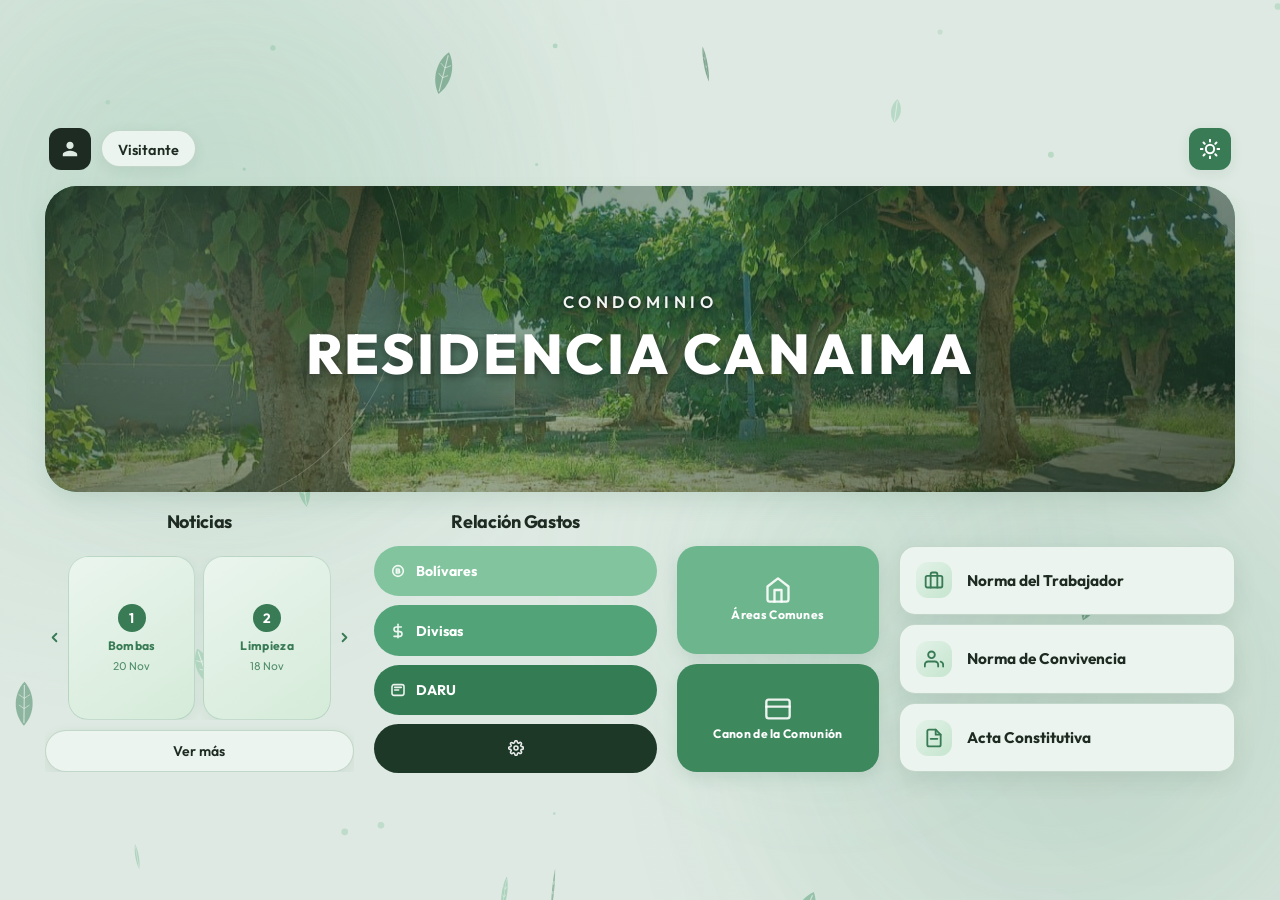
==== index.html @ 2481f877 "colores en los fondos y detalles menores actualizados" ====
<!DOCTYPE html>
<html lang="es">
<head>
    <meta charset="UTF-8">
    <meta name="viewport" content="width=device-width, initial-scale=1.0">
    <title>Condominio Residencia Canaima</title>
    <!-- Preload Carousel Images (Iniciando por la primera para la animación de entrada) -->
    <link rel="preload" as="image" href="imagenes/photo_2026-11-18_16-37-37.jpg">
    <link rel="preload" as="image" href="imagenes/photo_2026-11-18_16-37-37%20(2).jpg">
    <link rel="preload" as="image" href="imagenes/photo_2026-11-18_16-37-37%20(3).jpg">
    <!-- Google Fonts -->
    <link rel="preconnect" href="https://fonts.googleapis.com">
    <link rel="preconnect" href="https://fonts.gstatic.com" crossorigin>
    <link href="https://fonts.googleapis.com/css2?family=Outfit:wght@400;500;600;700;800&family=Plus+Jakarta+Sans:wght@400;500;600;700&display=swap" rel="stylesheet">
    <link rel="stylesheet" href="style.css">
</head>
<body class="intro-active">
    <!-- Animación de Entrada Pantalla Completa ("Encaje Perfecto") -->
    <div class="intro-overlay" id="introOverlay" aria-hidden="true">
        <div class="intro-backdrop" id="introBackdrop">
            <!-- Carrusel de fondo en animación de aparición (Empieza con la primera imagen precargada) -->
            <div class="intro-carousel" id="introCarousel">
                <div class="intro-carousel-slide" id="introCarouselSlide" style="background-image: url('imagenes/photo_2026-11-18_16-37-37.jpg');"></div>
                <div class="intro-carousel-overlay"></div>
            </div>
            <div class="intro-bg-shapes">
                <div class="intro-circle intro-circle-1"></div>
                <div class="intro-circle intro-circle-2"></div>
                <div class="intro-light-glow"></div>
            </div>
        </div>
        <div class="intro-content" id="introContent">
            <span class="intro-eyebrow">Condominio</span>
            <h1 class="intro-title">RESIDENCIA CANAIMA</h1>
            <div class="intro-shimmer-bar"></div>
        </div>
    </div>

    <!-- Fondo Dinámico Natural (Atmósfera y Brisa de Canaima) -->
    <div class="nature-bg-layer" aria-hidden="true">
        <div class="nature-ambient-orb orb-1"></div>
        <div class="nature-ambient-orb orb-2"></div>
        <div class="nature-ambient-orb orb-3"></div>
        <canvas id="natureCanvas" class="nature-canvas"></canvas>
    </div>

    <div class="app-container">
        <!-- Top Navigation Bar: Visitante a la izquierda, Modo Nocturno en la esquina derecha -->
        <header class="top-nav">
            <div class="nav-left">
                <!-- User Profile Button & Badge -->
                <button class="icon-btn dark-btn" id="userBtn" aria-label="Usuario" title="Perfil de usuario">
                    <svg viewBox="0 0 24 24" width="18" height="18" fill="currentColor">
                        <path d="M12 12c2.7 0 4.8-2.1 4.8-4.8S14.7 2.4 12 2.4 7.2 4.5 7.2 7.2 9.3 12 12 12zm0 2.4c-3.2 0-9.6 1.6-9.6 4.8v2.4h19.2v-2.4c0-3.2-6.4-4.8-9.6-4.8z"/>
                    </svg>
                </button>
                <div class="user-pill-badge" id="userBadge">
                    <span class="user-pill-name" id="userNameLabel">Visitante</span>
                </div>
            </div>

            <!-- Right Corner: Botón de Modo Nocturno / Diurno -->
            <div class="nav-right">
                <button class="icon-btn pink-btn theme-toggle-btn" id="themeToggleBtn" aria-label="Cambiar tema" title="Modo diurno / nocturno">
                    <!-- Sun / Rays Icon -->
                    <svg class="sun-icon" viewBox="0 0 24 24" width="20" height="20" fill="none" stroke="currentColor" stroke-width="2.4" stroke-linecap="round" stroke-linejoin="round">
                        <circle cx="12" cy="12" r="5"></circle>
                        <line x1="12" y1="1" x2="12" y2="3"></line>
                        <line x1="12" y1="21" x2="12" y2="23"></line>
                        <line x1="4.22" y1="4.22" x2="5.64" y2="5.64"></line>
                        <line x1="18.36" y1="18.36" x2="19.78" y2="19.78"></line>
                        <line x1="1" y1="12" x2="3" y2="12"></line>
                        <line x1="21" y1="12" x2="23" y2="12"></line>
                        <line x1="4.22" y1="19.78" x2="5.64" y2="18.36"></line>
                        <line x1="18.36" y1="5.64" x2="19.78" y2="4.22"></line>
                    </svg>
                    <!-- Moon Icon -->
                    <svg class="moon-icon" viewBox="0 0 24 24" width="20" height="20" fill="none" stroke="currentColor" stroke-width="2.4" stroke-linecap="round" stroke-linejoin="round">
                        <path d="M21 12.79A9 9 0 1 1 11.21 3 7 7 0 0 0 21 12.79z"></path>
                    </svg>
                </button>
            </div>
        </header>

        <!-- Main Hero Banner Section: Condominio RESIDENCIA CANAIMA (Tal como en el boceto) -->
        <section class="hero-wrapper">
            <div class="hero-card hero-card-centered" id="heroCard">
                <!-- Carrusel de Imágenes de Fondo (Ciclo de 3 segundos con fallback a fondo verde) -->
                <div class="hero-carousel" id="heroCarousel" aria-hidden="true">
                    <div class="hero-carousel-slide active" data-index="0" style="background-image: url('imagenes/photo_2026-11-18_16-37-37.jpg');"></div>
                    <div class="hero-carousel-slide" data-index="1" style="background-image: url('imagenes/photo_2026-11-18_16-37-37%20(2).jpg');"></div>
                    <div class="hero-carousel-slide" data-index="2" style="background-image: url('imagenes/photo_2026-11-18_16-37-37%20(3).jpg');"></div>
                    <div class="hero-carousel-overlay"></div>
                </div>

                <!-- Background Decorative Circles -->
                <div class="hero-bg-shapes">
                    <div class="circle-decoration circle-1"></div>
                    <div class="circle-decoration circle-2"></div>
                </div>

                <!-- Central Content: Condominio RESIDENCIA CANAIMA -->
                <div class="hero-center-content">
                    <span class="hero-eyebrow">Condominio</span>
                    <h1 class="hero-main-title">RESIDENCIA CANAIMA</h1>
                </div>
            </div>
        </section>

        <!-- Bottom Grid Section (4 Columns) -->
        <main class="bottom-grid">
            <!-- 1. NOTICIAS (Carrusel con botones < y >) -->
            <section class="grid-col anime-scene-col">
                <div class="section-header">
                    <h2 class="section-title">Noticias</h2>
                </div>

                <!-- Carrusel de Noticias con botones laterales tal como en el boceto -->
                <div class="noticias-carousel-wrapper">
                    <button class="noticias-nav-btn prev-btn" id="noticiasPrevBtn" aria-label="Noticia anterior">
                        <svg viewBox="0 0 24 24" width="15" height="15" fill="none" stroke="currentColor" stroke-width="3" stroke-linecap="round" stroke-linejoin="round">
                            <polyline points="15 18 9 12 15 6"></polyline>
                        </svg>
                    </button>

                    <div class="noticias-viewport">
                        <div class="noticias-track" id="noticiasTrack">
                            <!-- Cards de noticias inyectadas/manejadas dinámicamente -->
                        </div>
                    </div>

                    <button class="noticias-nav-btn next-btn" id="noticiasNextBtn" aria-label="Siguiente noticia">
                        <svg viewBox="0 0 24 24" width="15" height="15" fill="none" stroke="currentColor" stroke-width="3" stroke-linecap="round" stroke-linejoin="round">
                            <polyline points="9 18 15 12 9 6"></polyline>
                        </svg>
                    </button>
                </div>

                <button class="view-more-btn" id="viewMoreBtn">Ver más</button>
            </section>

            <!-- 2. RELACIÓN GASTOS -->
            <section class="grid-col recent-search-col">
                <div class="section-header">
                    <h2 class="section-title">Relación Gastos</h2>
                </div>

                <div class="search-tags-list">
                    <!-- Bolívares -->
                    <a href="Consulta de mes/consultadelmes.html?tipo=bolivares" class="search-tag tag-pink-light">
                        <svg class="search-icon" viewBox="0 0 24 24" width="16" height="16" fill="none" stroke="currentColor" stroke-width="2.4" stroke-linecap="round">
                            <circle cx="12" cy="12" r="8"></circle>
                            <path d="M9.5 9h3a1.5 1.5 0 0 1 0 3h-3m0 0h3.5a1.5 1.5 0 0 1 0 3h-3.5m0-6v6"></path>
                        </svg>
                        <span>Bolívares</span>
                    </a>

                    <!-- Divisas -->
                    <a href="Consulta de mes/consultadelmes.html?tipo=divisas" class="search-tag tag-pink-medium">
                        <svg class="search-icon" viewBox="0 0 24 24" width="16" height="16" fill="none" stroke="currentColor" stroke-width="2.4" stroke-linecap="round">
                            <line x1="12" y1="2" x2="12" y2="22"></line>
                            <path d="M17 6H9.5a3.5 3.5 0 0 0 0 7h5a3.5 3.5 0 0 1 0 7H6"></path>
                        </svg>
                        <span>Divisas</span>
                    </a>

                    <!-- DARU -->
                    <a href="Consulta de mes/consultadelmes.html?tipo=daru" class="search-tag tag-pink-deep">
                        <svg class="search-icon" viewBox="0 0 24 24" width="16" height="16" fill="none" stroke="currentColor" stroke-width="2.4" stroke-linecap="round">
                            <rect x="3" y="4" width="18" height="16" rx="3"></rect>
                            <line x1="7" y1="8" x2="17" y2="8"></line>
                            <line x1="7" y1="12" x2="13" y2="12"></line>
                        </svg>
                        <span>DARU</span>
                    </a>

                    <!-- Botón Ajustable -->
                    <button class="search-tag tag-dark" id="btnAjustable" aria-label="Ajustes">
                        <svg class="search-icon" viewBox="0 0 24 24" width="16" height="16" fill="none" stroke="currentColor" stroke-width="2.4" stroke-linecap="round" stroke-linejoin="round">
                            <circle cx="12" cy="12" r="3"></circle>
                            <path d="M19.4 15a1.65 1.65 0 0 0 .33 1.82l.06.06a2 2 0 0 1 0 2.83 2 2 0 0 1-2.83 0l-.06-.06a1.65 1.65 0 0 0-1.82-.33 1.65 1.65 0 0 0-1 1.51V21a2 2 0 0 1-2 2 2 2 0 0 1-2-2v-.09A1.65 1.65 0 0 0 9 19.4a1.65 1.65 0 0 0-1.82.33l-.06.06a2 2 0 0 1-2.83 0 2 2 0 0 1 0-2.83l.06-.06a1.65 1.65 0 0 0 .33-1.82 1.65 1.65 0 0 0-1.51-1H3a2 2 0 0 1-2-2 2 2 0 0 1 2-2h.09A1.65 1.65 0 0 0 4.6 9a1.65 1.65 0 0 0-.33-1.82l-.06-.06a2 2 0 0 1 0-2.83 2 2 0 0 1 2.83 0l.06.06a1.65 1.65 0 0 0 1.82.33H9a1.65 1.65 0 0 0 1-1.51V3a2 2 0 0 1 2-2 2 2 0 0 1 2 2v.09a1.65 1.65 0 0 0 1 1.51 1.65 1.65 0 0 0 1.82-.33l.06-.06a2 2 0 0 1 2.83 0 2 2 0 0 1 0 2.83l-.06.06a1.65 1.65 0 0 0-.33 1.82V9a1.65 1.65 0 0 0 1.51 1H21a2 2 0 0 1 2 2 2 2 0 0 1-2 2h-.09a1.65 1.65 0 0 0-1.51 1z"></path>
                        </svg>
                    </button>
                </div>
            </section>

            <!-- 3. ÁREAS COMUNES Y CANON DE LA COMUNIÓN -->
            <section class="grid-col stickers-col">
                <!-- Card 1: Áreas Comunes -->
                <div class="sticker-card sticker-top" id="cardAreasComunes">
                    <div class="sticker-placeholder">
                        <svg viewBox="0 0 24 24" width="28" height="28" fill="none" stroke="rgba(255,255,255,0.9)" stroke-width="2" stroke-linecap="round" stroke-linejoin="round">
                            <path d="M3 9l9-7 9 7v11a2 2 0 0 1-2 2H5a2 2 0 0 1-2-2z"></path>
                            <polyline points="9 22 9 12 15 12 15 22"></polyline>
                        </svg>
                        <span class="sticker-label">Áreas Comunes</span>
                    </div>
                </div>

                <!-- Card 2: Canon de la Comunión -->
                <div class="sticker-card sticker-bottom" id="cardCanonComunion">
                    <div class="sticker-placeholder">
                        <svg viewBox="0 0 24 24" width="28" height="28" fill="none" stroke="rgba(255,255,255,0.9)" stroke-width="2" stroke-linecap="round" stroke-linejoin="round">
                            <rect x="2" y="4" width="20" height="16" rx="2"></rect>
                            <line x1="2" y1="10" x2="22" y2="10"></line>
                        </svg>
                        <span class="sticker-label">Canon de la Comunión</span>
                    </div>
                </div>
            </section>

            <!-- 4. NORMAS Y ACTA CONSTITUTIVA -->
            <section class="grid-col characters-col">
                <!-- Card 1: Norma del Trabajador -->
                <article class="character-card" id="btnNormasTrabajadores">
                    <div class="char-thumb placeholder-thumb">
                        <svg viewBox="0 0 24 24" width="20" height="20" fill="none" stroke="currentColor" stroke-width="2.2" stroke-linecap="round" stroke-linejoin="round">
                            <rect x="2" y="7" width="20" height="14" rx="2" ry="2"></rect>
                            <path d="M16 21V5a2 2 0 0 0-2-2h-4a2 2 0 0 0-2 2v16"></path>
                        </svg>
                    </div>
                    <div class="char-info">
                        <h3 class="char-name">Norma del Trabajador</h3>
                    </div>
                </article>

                <!-- Card 2: Norma de Convivencia -->
                <article class="character-card" id="btnNormasConvivencia">
                    <div class="char-thumb placeholder-thumb">
                        <svg viewBox="0 0 24 24" width="20" height="20" fill="none" stroke="currentColor" stroke-width="2.2" stroke-linecap="round" stroke-linejoin="round">
                            <path d="M17 21v-2a4 4 0 0 0-4-4H5a4 4 0 0 0-4 4v2"></path>
                            <circle cx="9" cy="7" r="4"></circle>
                            <path d="M23 21v-2a4 4 0 0 0-3-3.87"></path>
                        </svg>
                    </div>
                    <div class="char-info">
                        <h3 class="char-name">Norma de Convivencia</h3>
                    </div>
                </article>

                <!-- Card 3: Acta Constitutiva -->
                <a href="https://drive.google.com/drive/folders/1717KtFkWloFKUajHKLgeZjQhRU7keg05" target="_blank" rel="noopener noreferrer" class="character-card doc-link-card" id="btnActaConstitutiva">
                    <div class="char-thumb placeholder-thumb">
                        <svg viewBox="0 0 24 24" width="20" height="20" fill="none" stroke="currentColor" stroke-width="2.2" stroke-linecap="round" stroke-linejoin="round">
                            <path d="M14 2H6a2 2 0 0 0-2 2v16a2 2 0 0 0 2 2h12a2 2 0 0 0 2-2V8z"></path>
                            <polyline points="14 2 14 8 20 8"></polyline>
                            <line x1="16" y1="13" x2="8" y2="13"></line>
                        </svg>
                    </div>
                    <div class="char-info">
                        <h3 class="char-name">Acta Constitutiva</h3>
                    </div>
                </a>
            </section>
        </main>
    </div>

    <!-- Interactive Modal -->
    <div class="modal-overlay" id="infoModal">
        <div class="modal-card">
            <button class="modal-close-btn" id="modalCloseBtn" aria-label="Cerrar modal">
                <svg viewBox="0 0 24 24" width="18" height="18" fill="none" stroke="currentColor" stroke-width="2.6" stroke-linecap="round">
                    <line x1="18" y1="6" x2="6" y2="18"></line>
                    <line x1="6" y1="6" x2="18" y2="18"></line>
                </svg>
            </button>
            <div class="modal-header">
                <div class="modal-icon-badge" id="modalIcon"></div>
                <h3 class="modal-title" id="modalTitle">Título</h3>
            </div>
            <div class="modal-body" id="modalBody"></div>
            <div class="modal-footer">
                <button class="pill-btn solid-pink-btn" id="modalActionBtn">Entendido</button>
            </div>
        </div>
    </div>

    <!-- Notification Toast -->
    <div class="toast" id="toastMessage"></div>

    <script src="script.js"></script>
</body>
</html>
---- style.css ----
/* ==========================================================================
   Condominio Residencia Canaima - Design System (Green Theme)
   Exact scale, typography, positions & aesthetics of the original template
   ========================================================================== */

:root {
    /* Color Palette - Fresh Modern Emerald & Sage Green */
    --bg-page: #dde9e2;
    --hero-primary: #387b55;
    --hero-gradient: linear-gradient(110deg, #2d6b47 0%, #387b55 50%, #4d9a6e 100%);
    --arrow-green: #33734e;
    
    /* Search Tag / Pill Colors (4-step harmonious green progression) */
    --tag-green-1: #82c49e;
    --tag-green-2: #52a377;
    --tag-green-3: #347d54;
    --tag-dark: #1e3828;

    /* Sticker / Action Card Colors */
    --sticker-top: #6db68d;
    --sticker-bottom: #3e885d;
    --close-btn-bg: #1c3325;

    /* Text & Neutral Colors */
    --text-primary: #1d2b22;
    --text-secondary: #5f7466;
    --text-light: #ffffff;
    --border-dark: #1d2b22;
    --card-white: #ebf4ee;
    --card-border: rgba(45, 107, 71, 0.22);

    /* Radii & Shadows */
    --radius-pill: 9999px;
    --radius-hero: 32px;
    --radius-card: 20px;
    --radius-subcard: 16px;
    --shadow-soft: 0 10px 25px -4px rgba(45, 107, 71, 0.15);
    --shadow-card: 0 8px 22px rgba(35, 80, 55, 0.10);
    --shadow-btn: 0 4px 14px rgba(35, 80, 55, 0.08);

    /* Typography */
    --font-heading: 'Outfit', -apple-system, BlinkMacSystemFont, 'Segoe UI', Roboto, sans-serif;
    --font-body: 'Plus Jakarta Sans', -apple-system, BlinkMacSystemFont, 'Segoe UI', Roboto, sans-serif;
}

/* Dark Mode Theme */
body.dark-theme {
    --bg-page: #131a15;
    --text-primary: #edf6f0;
    --text-secondary: #90a898;
    --card-white: #1b251e;
    --card-border: rgba(255, 255, 255, 0.08);
    --border-dark: #edf6f0;
    
    --hero-gradient: linear-gradient(110deg, #1c442c 0%, #255b3b 50%, #2f734b 100%);
    --shadow-soft: 0 12px 30px -4px rgba(0, 0, 0, 0.5);
    --shadow-card: 0 8px 22px rgba(0, 0, 0, 0.4);
}

/* Base Reset */
* {
    margin: 0;
    padding: 0;
    box-sizing: border-box;
    -webkit-font-smoothing: antialiased;
}

body {
    background-color: var(--bg-page);
    color: var(--text-primary);
    font-family: var(--font-body);
    min-height: 100vh;
    display: flex;
    justify-content: center;
    align-items: center;
    padding: clamp(16px, 2.8vh, 32px) clamp(16px, 3.5vw, 48px);
    position: relative;
    overflow-x: hidden;
    transition: background-color 0.3s ease, color 0.3s ease;
}

/* Ambient glow */
body::before {
    content: '';
    position: fixed;
    top: 0;
    left: 0;
    right: 0;
    bottom: 0;
    background: 
        radial-gradient(circle at 10% 20%, rgba(82, 163, 119, 0.09) 0%, transparent 40%),
        radial-gradient(circle at 90% 80%, rgba(56, 123, 85, 0.07) 0%, transparent 40%);
    pointer-events: none;
    z-index: 0;
}

/* ==========================================================================
   Fondo Dinámico Natural (Atmósfera y Brisa de Canaima)
   ========================================================================== */
.nature-bg-layer {
    position: fixed;
    top: 0;
    left: 0;
    width: 100%;
    height: 100%;
    pointer-events: none;
    z-index: 0;
    overflow: hidden;
}

.nature-canvas {
    position: absolute;
    top: 0;
    left: 0;
    width: 100%;
    height: 100%;
    display: block;
    pointer-events: none;
}

/* Orbes de luz y bruma natural orgánica */
.nature-ambient-orb {
    position: absolute;
    border-radius: 50%;
    filter: blur(80px);
    pointer-events: none;
    opacity: 0.65;
    will-change: transform;
    transition: opacity 0.5s ease;
}

.orb-1 {
    width: 55vw;
    height: 55vw;
    max-width: 650px;
    max-height: 650px;
    top: -12%;
    left: -8%;
    background: radial-gradient(circle, rgba(130, 196, 158, 0.30) 0%, rgba(82, 163, 119, 0.14) 45%, transparent 70%);
    animation: ambientFloat1 22s ease-in-out infinite alternate;
}

.orb-2 {
    width: 60vw;
    height: 60vw;
    max-width: 700px;
    max-height: 700px;
    bottom: -15%;
    right: -10%;
    background: radial-gradient(circle, rgba(56, 123, 85, 0.22) 0%, rgba(82, 163, 119, 0.10) 50%, transparent 70%);
    animation: ambientFloat2 26s ease-in-out infinite alternate;
}

.orb-3 {
    width: 45vw;
    height: 45vw;
    max-width: 500px;
    max-height: 500px;
    top: 35%;
    left: 45%;
    background: radial-gradient(circle, rgba(168, 222, 189, 0.20) 0%, transparent 65%);
    animation: ambientFloat3 18s ease-in-out infinite alternate;
}

/* Ajustes Nocturnos para la atmósfera natural */
body.dark-theme .nature-ambient-orb {
    opacity: 0.75;
}

body.dark-theme .orb-1 {
    background: radial-gradient(circle, rgba(45, 107, 71, 0.35) 0%, rgba(28, 68, 44, 0.16) 45%, transparent 70%);
}

body.dark-theme .orb-2 {
    background: radial-gradient(circle, rgba(52, 125, 84, 0.28) 0%, rgba(20, 50, 32, 0.14) 50%, transparent 70%);
}

body.dark-theme .orb-3 {
    background: radial-gradient(circle, rgba(70, 150, 105, 0.22) 0%, transparent 65%);
}

@keyframes ambientFloat1 {
    0% { transform: translate(0, 0) scale(1); }
    50% { transform: translate(5vw, 6vh) scale(1.12); }
    100% { transform: translate(-3vw, 10vh) scale(0.96); }
}

@keyframes ambientFloat2 {
    0% { transform: translate(0, 0) scale(1); }
    50% { transform: translate(-6vw, -5vh) scale(1.14); }
    100% { transform: translate(3vw, -8vh) scale(0.94); }
}

@keyframes ambientFloat3 {
    0% { transform: translate(0, 0) scale(0.92); }
    50% { transform: translate(4vw, 3vh) scale(1.15); }
    100% { transform: translate(-4vw, -4vh) scale(1); }
}

/* ==========================================================================
   Animación de Entrada Pantalla Completa ("Encaje Perfecto")
   ========================================================================== */
body.intro-active {
    overflow: hidden !important;
}

body.intro-active .hero-center-content {
    opacity: 0 !important;
}

body.intro-active .hero-eyebrow,
body.intro-active .hero-main-title {
    animation: none !important;
}

/* Ocultar títulos, botones y tarjetas interactivas mientras se ejecuta la animación de entrada */
body.intro-active .section-title,
body.intro-active .nav-left .icon-btn,
body.intro-active .user-pill-badge,
body.intro-active .nav-right .icon-btn,
body.intro-active .noticias-nav-btn,
body.intro-active .scene-card,
body.intro-active .view-more-btn,
body.intro-active .search-tag,
body.intro-active .sticker-card,
body.intro-active .character-card {
    opacity: 0 !important;
    animation: none !important;
}

.intro-overlay {
    position: fixed;
    inset: 0;
    z-index: 9999;
    display: flex;
    flex-direction: column;
    align-items: center;
    justify-content: center;
    pointer-events: auto;
}

.intro-backdrop {
    position: absolute;
    inset: 0;
    background: radial-gradient(circle at 50% 45%, #2e6e49 0%, #1e4a31 55%, #102619 100%);
    transition: opacity 0.85s cubic-bezier(0.16, 1, 0.3, 1);
    z-index: 1;
    overflow: hidden;
}

body.dark-theme .intro-backdrop {
    background: radial-gradient(circle at 50% 45%, #1b422a 0%, #11291b 55%, #08140c 100%);
}

/* Carrusel de Fondo en la Intro (con fallback instantáneo al fondo verde) */
.intro-carousel {
    position: absolute;
    inset: 0;
    z-index: 0;
    pointer-events: none;
    overflow: hidden;
}

.intro-carousel-slide {
    position: absolute;
    inset: 0;
    background-size: cover;
    background-position: center;
    background-repeat: no-repeat;
    opacity: 0;
    transition: opacity 0.8s ease;
}

.intro-carousel-slide.is-loaded {
    opacity: 1;
}

.intro-carousel-overlay {
    position: absolute;
    inset: 0;
    background: radial-gradient(circle at 50% 45%, rgba(22, 58, 38, 0.58) 0%, rgba(12, 30, 20, 0.82) 100%);
    pointer-events: none;
}

body.dark-theme .intro-carousel-overlay {
    background: radial-gradient(circle at 50% 45%, rgba(12, 32, 21, 0.72) 0%, rgba(6, 16, 11, 0.92) 100%);
}

.intro-bg-shapes {
    position: absolute;
    inset: 0;
    pointer-events: none;
}

.intro-circle {
    position: absolute;
    border-radius: 50%;
    border: 1.5px solid rgba(255, 255, 255, 0.14);
}

.intro-circle-1 {
    width: min(85vw, 650px);
    height: min(85vw, 650px);
    top: 50%;
    left: 50%;
    transform: translate(-50%, -50%);
    background: radial-gradient(circle, rgba(255, 255, 255, 0.08) 0%, transparent 65%);
    animation: introCirclePulse 4s ease-in-out infinite alternate;
}

.intro-circle-2 {
    width: min(120vw, 920px);
    height: min(120vw, 920px);
    top: 50%;
    left: 50%;
    transform: translate(-50%, -50%);
    border: 1px solid rgba(255, 255, 255, 0.07);
}

.intro-light-glow {
    position: absolute;
    width: min(60vw, 450px);
    height: min(60vw, 450px);
    top: 50%;
    left: 50%;
    transform: translate(-50%, -50%);
    background: radial-gradient(circle, rgba(130, 215, 165, 0.22) 0%, transparent 70%);
    filter: blur(40px);
    animation: introGlowPulse 3s ease-in-out infinite alternate;
}

@keyframes introCirclePulse {
    0% { transform: translate(-50%, -50%) scale(0.95); opacity: 0.6; }
    100% { transform: translate(-50%, -50%) scale(1.05); opacity: 1; }
}

@keyframes introGlowPulse {
    0% { transform: translate(-50%, -50%) scale(0.85); opacity: 0.5; }
    100% { transform: translate(-50%, -50%) scale(1.15); opacity: 0.9; }
}

.intro-content {
    position: relative;
    z-index: 2;
    display: flex;
    flex-direction: column;
    align-items: center;
    gap: clamp(8px, 1.2vh, 12px);
    text-align: center;
    transform-origin: center center;
    will-change: transform, opacity;
    padding: 0 16px;
    max-width: min(calc(100vw - 48px), 1400px);
}

.intro-eyebrow {
    font-family: var(--font-heading);
    font-size: clamp(15px, 1.3vw, 19px);
    font-weight: 600;
    text-transform: uppercase;
    color: rgba(255, 255, 255, 0.88);
    letter-spacing: clamp(3px, 0.35vw, 5px);
    animation: introEyebrowAppear 0.9s cubic-bezier(0.16, 1, 0.3, 1) 0.15s backwards;
}

.intro-title {
    font-family: var(--font-heading);
    font-size: clamp(38px, 4.5vw, 56px);
    font-weight: 800;
    color: var(--text-light);
    text-transform: uppercase;
    letter-spacing: clamp(1.8px, 0.22vw, 3.2px);
    line-height: 1.15;
    text-shadow: 0 0 35px rgba(130, 215, 165, 0.45), 0 4px 20px rgba(0, 0, 0, 0.25);
    animation: introTitleAppear 1.1s cubic-bezier(0.16, 1, 0.3, 1) 0.25s backwards;
}

.intro-shimmer-bar {
    width: 0;
    height: 2px;
    background: linear-gradient(90deg, transparent, rgba(168, 230, 195, 0.95), transparent);
    border-radius: 2px;
    animation: introShimmerExpand 1.1s cubic-bezier(0.16, 1, 0.3, 1) 0.45s forwards;
}

@keyframes introEyebrowAppear {
    0% {
        opacity: 0;
        transform: translateY(-24px);
        letter-spacing: 12px;
    }
    100% {
        opacity: 0.9;
        transform: translateY(0);
        letter-spacing: clamp(4px, 0.45vw, 6px);
    }
}

@keyframes introTitleAppear {
    0% {
        opacity: 0;
        transform: translateY(32px) scale(0.92);
        filter: blur(8px);
    }
    65% {
        opacity: 1;
        filter: blur(0px);
        transform: translateY(-3px) scale(1.02);
    }
    100% {
        opacity: 1;
        transform: translateY(0) scale(1);
    }
}

@keyframes introShimmerExpand {
    0% { width: 0; opacity: 0; }
    50% { width: clamp(140px, 22vw, 240px); opacity: 1; }
    100% { width: clamp(90px, 15vw, 160px); opacity: 0.75; }
}

/* Estado de encaje (Docking) */
.intro-overlay.docking .intro-backdrop {
    opacity: 0;
    pointer-events: none;
}

.intro-overlay.docking .intro-shimmer-bar {
    opacity: 0;
    transition: opacity 0.35s ease;
}

.intro-overlay.docking .intro-content {
    transition: transform 0.85s cubic-bezier(0.2, 0.9, 0.25, 1);
}

.intro-overlay.finished {
    display: none !important;
}

/* Main Container: Compacto y centrado elegantemente */
.app-container {
    width: 100%;
    max-width: min(94vw, 1440px);
    margin: auto;
    position: relative;
    z-index: 1;
    display: flex;
    flex-direction: column;
    gap: clamp(12px, 1.8vh, 20px);
}

/* ==========================================================================
   1. Top Navigation Bar (Visitante a la izquierda, Modo nocturno en la esquina)
   ========================================================================== */
.top-nav {
    display: flex;
    align-items: center;
    justify-content: space-between;
    padding: 0 4px;
    width: 100%;
}

/* Left: User Icon & Visitante Badge */
.nav-left {
    display: flex;
    align-items: center;
    gap: 10px;
}

.icon-btn {
    width: 42px;
    height: 42px;
    border-radius: 12px;
    border: none;
    cursor: pointer;
    display: flex;
    align-items: center;
    justify-content: center;
    transition: transform 0.2s cubic-bezier(0.34, 1.56, 0.64, 1), opacity 0.2s;
}

.icon-btn:hover {
    transform: scale(1.06);
}

.icon-btn:active {
    transform: scale(0.95);
}

.dark-btn {
    background-color: var(--text-primary);
    color: var(--bg-page);
}

.pink-btn {
    background-color: var(--hero-primary);
    color: var(--text-light);
}

.user-pill-badge {
    background: var(--card-white);
    border: 1.5px solid var(--card-border);
    padding: 7px 16px;
    border-radius: var(--radius-pill);
    box-shadow: var(--shadow-btn);
    cursor: pointer;
    transition: transform 0.2s ease, border-color 0.2s;
}

.user-pill-badge:hover {
    transform: translateY(-1px);
    border-color: var(--hero-primary);
}

.user-pill-name {
    font-family: var(--font-heading);
    font-size: 14.5px;
    font-weight: 600;
    color: var(--text-primary);
}

/* Right Corner: Theme Toggle Button */
.nav-right {
    display: flex;
    align-items: center;
}

.theme-toggle-btn {
    box-shadow: var(--shadow-btn);
}

.moon-icon {
    display: none;
}

body.dark-theme .sun-icon {
    display: none;
}

body.dark-theme .moon-icon {
    display: block;
    color: #e3f5eb;
}

/* ==========================================================================
   2. Main Hero Banner Section: Residencia Canaima (Estático)
   ========================================================================== */
.hero-wrapper {
    position: relative;
    width: 100%;
}

/* Hero Main Card - Ocupa más espacio vertical en pantalla según el boceto */
.hero-card {
    width: 100%;
    min-height: clamp(275px, 34vh, 395px);
    background: var(--hero-gradient);
    border-radius: var(--radius-hero);
    position: relative;
    overflow: hidden;
    display: flex;
    align-items: center;
    justify-content: center;
    padding: clamp(38px, 4.8vh, 60px) 24px;
    box-shadow: var(--shadow-soft);
    text-align: center;
}

/* ==========================================================================
   Hero Image Carousel (Ciclo 3s, precarga y fallback automático a fondo verde)
   ========================================================================== */
.hero-carousel {
    position: absolute;
    inset: 0;
    z-index: 1;
    overflow: hidden;
    pointer-events: none;
    border-radius: inherit;
}

.hero-carousel-slide {
    position: absolute;
    inset: 0;
    background-size: cover;
    background-position: center;
    background-repeat: no-repeat;
    opacity: 0;
    transform: scale(1);
    transition: opacity 1s cubic-bezier(0.4, 0, 0.2, 1), transform 5s ease-out;
    will-change: opacity, transform;
}

/* Solo se vuelve visible si es la activa Y completó su carga con éxito.
   Si aún no ha terminado de cargar, permanece con opacity: 0 mostrando el fondo verde */
.hero-carousel-slide.active.is-loaded {
    opacity: 1;
    transform: scale(1.03);
}

/* Capa de armonización verde y alto contraste para legibilidad perfecta del título */
.hero-carousel-overlay {
    position: absolute;
    inset: 0;
    z-index: 2;
    background: linear-gradient(135deg, rgba(18, 48, 30, 0.65) 0%, rgba(32, 78, 50, 0.46) 50%, rgba(14, 38, 24, 0.70) 100%);
    pointer-events: none;
}

body.dark-theme .hero-carousel-overlay {
    background: linear-gradient(135deg, rgba(8, 24, 15, 0.78) 0%, rgba(18, 48, 30, 0.62) 50%, rgba(6, 18, 12, 0.85) 100%);
}

/* Background decorative geometry */
.hero-bg-shapes {
    position: absolute;
    inset: 0;
    pointer-events: none;
    overflow: hidden;
    z-index: 3;
}

.circle-decoration {
    position: absolute;
    border-radius: 50%;
    border: 1.5px solid rgba(255, 255, 255, 0.18);
}

.circle-1 {
    width: 480px;
    height: 480px;
    top: -150px;
    left: -120px;
    background: radial-gradient(circle, rgba(255, 255, 255, 0.14) 0%, transparent 70%);
}

.circle-2 {
    width: 620px;
    height: 620px;
    bottom: -280px;
    right: -100px;
    border: 1px solid rgba(255, 255, 255, 0.1);
}

/* Central Content: Condominio RESIDENCIA CANAIMA - Posición centrada equilibrada */
.hero-center-content {
    position: relative;
    z-index: 4;
    display: flex;
    flex-direction: column;
    align-items: center;
    gap: clamp(8px, 1.2vh, 12px);
    transform: none;
}

.hero-eyebrow {
    font-family: var(--font-heading);
    font-size: clamp(15px, 1.3vw, 19px);
    font-weight: 600;
    letter-spacing: clamp(3px, 0.35vw, 5px);
    text-transform: uppercase;
    color: rgba(255, 255, 255, 0.95);
    text-shadow: 0 1px 4px rgba(0, 0, 0, 0.5);
}

.hero-main-title {
    font-family: var(--font-heading);
    font-size: clamp(38px, 4.5vw, 56px);
    font-weight: 800;
    color: var(--text-light);
    letter-spacing: clamp(1.8px, 0.22vw, 3.2px);
    text-transform: uppercase;
    line-height: 1.15;
    text-shadow: 0 2px 12px rgba(0, 0, 0, 0.5), 0 0 35px rgba(130, 215, 165, 0.4);
}

/* ==========================================================================
   3. Bottom Grid Section (4 Columns)
   ========================================================================== */
.bottom-grid {
    display: grid;
    grid-template-columns: 1.15fr 1.05fr 0.75fr 1.25fr;
    gap: clamp(14px, 1.6vw, 22px);
    align-items: stretch;
}

/* Column Common Styles */
.grid-col {
    display: flex;
    flex-direction: column;
    height: 100%;
}

.section-header {
    margin-bottom: 10px;
    min-height: 28px;
    display: flex;
    align-items: center;
    justify-content: center;
    width: 100%;
    flex-shrink: 0;
}

.section-title {
    font-family: var(--font-heading);
    font-size: clamp(18px, 1.35vw, 21px);
    font-weight: 700;
    color: var(--text-primary);
    display: flex;
    align-items: center;
    justify-content: center;
    text-align: center;
    letter-spacing: -0.3px;
    width: 100%;
}

/* --------------------------------------------------------------------------
   Column 1: Noticias (Carrusel: estrictamente 2 tarjetas visibles)
   -------------------------------------------------------------------------- */
.anime-scene-col {
    gap: 10px;
    min-width: 0;
    overflow: hidden;
    display: flex;
    flex-direction: column;
    justify-content: space-between;
}

.noticias-carousel-wrapper {
    display: flex;
    align-items: center;
    gap: 4px;
    width: 100%;
    min-width: 0;
    flex: 1 1 auto;
}

.noticias-nav-btn {
    background: transparent;
    border: none;
    color: var(--hero-primary);
    cursor: pointer;
    padding: 2px;
    display: flex;
    align-items: center;
    justify-content: center;
    flex-shrink: 0;
    transition: transform 0.2s cubic-bezier(0.34, 1.56, 0.64, 1), color 0.2s;
}

.noticias-nav-btn:hover {
    transform: scale(1.25);
    color: #24573b;
}

.noticias-nav-btn:active {
    transform: scale(0.9);
}

.noticias-viewport {
    flex: 1 1 0;
    min-width: 0; /* Impide que el contenedor se expanda */
    max-width: 100%;
    overflow: hidden; /* Oculta rigurosamente cualquier tarjeta más allá de las 2 visibles */
    border-radius: var(--radius-card);
    height: 100%;
    display: flex;
    align-items: center;
}

.noticias-track {
    display: flex;
    gap: 8px;
    width: 100%;
    height: 100%;
    align-items: stretch;
    transition: transform 0.35s cubic-bezier(0.25, 1, 0.5, 1);
}

.scene-card {
    /* Exactamente el 50% del viewport menos la mitad del gap para mostrar solo 2 */
    flex: 0 0 calc((100% - 8px) / 2);
    width: calc((100% - 8px) / 2);
    max-width: calc((100% - 8px) / 2);
    height: 100%;
    min-height: clamp(142px, 17.5vh, 170px);
    flex-shrink: 0;
    border-radius: var(--radius-card);
    background: linear-gradient(145deg, #eaf5ee 0%, #d5ebd9 100%);
    border: 1.5px solid rgba(56, 123, 85, 0.2);
    display: flex;
    align-items: center;
    justify-content: center;
    cursor: pointer;
    transition: all 0.25s ease;
    box-shadow: 0 4px 12px rgba(56, 123, 85, 0.08);
    user-select: none;
    box-sizing: border-box;
}

body.dark-theme .scene-card {
    background: linear-gradient(145deg, #1d2a21 0%, #25392b 100%);
    border-color: rgba(82, 163, 119, 0.25);
}

.scene-card:hover {
    transform: translateY(-3px);
    box-shadow: 0 8px 18px rgba(56, 123, 85, 0.18);
    border-color: var(--hero-primary);
}

.placeholder-content {
    display: flex;
    flex-direction: column;
    align-items: center;
    gap: 6px;
    color: var(--hero-primary);
}

.scene-num-badge {
    width: 28px;
    height: 28px;
    border-radius: 50%;
    background-color: var(--hero-primary);
    color: #ffffff;
    font-family: var(--font-heading);
    font-weight: 700;
    font-size: 13.5px;
    display: flex;
    align-items: center;
    justify-content: center;
}

.card-caption {
    font-family: var(--font-heading);
    font-size: clamp(12px, 0.95vw, 14px);
    font-weight: 700;
    letter-spacing: 0.3px;
}

.scene-sub {
    font-size: 10.5px;
    font-weight: 500;
    opacity: 0.85;
}

.view-more-btn {
    width: 100%;
    padding: clamp(9px, 1.25vh, 12px) 16px;
    background: var(--card-white);
    color: var(--text-primary);
    border: 1.5px solid var(--card-border);
    border-radius: var(--radius-pill);
    font-family: var(--font-heading);
    font-size: clamp(14px, 1.05vw, 15.5px);
    font-weight: 600;
    cursor: pointer;
    box-shadow: var(--shadow-btn);
    transition: all 0.2s ease;
    text-align: center;
    flex-shrink: 0;
}

.view-more-btn:hover {
    transform: translateY(-2px);
    box-shadow: 0 6px 18px rgba(0, 0, 0, 0.09);
    color: var(--hero-primary);
    border-color: var(--hero-primary);
}

/* --------------------------------------------------------------------------
   Column 2: Relación Gastos (Recent Search equivalent)
   -------------------------------------------------------------------------- */
.recent-search-col {
    display: flex;
    flex-direction: column;
    justify-content: space-between;
    height: 100%;
}

.search-tags-list {
    display: flex;
    flex-direction: column;
    justify-content: space-between;
    flex: 1 1 auto;
    gap: clamp(7px, 1vh, 10px);
}

.search-tag {
    flex: 1 1 auto;
    width: 100%;
    padding: clamp(9px, 1.25vh, 12.5px) clamp(14px, 1.2vw, 18px);
    border-radius: var(--radius-pill);
    border: none;
    display: flex;
    align-items: center;
    gap: 10px;
    color: var(--text-light);
    font-family: var(--font-heading);
    font-size: clamp(14px, 1.1vw, 16px);
    font-weight: 700;
    cursor: pointer;
    transition: transform 0.2s ease, filter 0.2s ease;
    text-align: left;
    text-decoration: none;
}

.search-tag:hover {
    transform: translateX(4px);
    filter: brightness(1.05);
}

.search-tag:active {
    transform: translateX(2px) scale(0.99);
}

.search-icon {
    flex-shrink: 0;
    opacity: 0.9;
}

/* Green progression for pills */
.tag-pink-light {
    background-color: var(--tag-green-1);
}

.tag-pink-medium {
    background-color: var(--tag-green-2);
}

.tag-pink-deep {
    background-color: var(--tag-green-3);
}

.tag-dark {
    background-color: var(--tag-dark);
}

/* Botón ajustable: solo ícono, centrado */
#btnAjustable {
    justify-content: center;
}

/* --------------------------------------------------------------------------
   Column 3: Áreas Comunes y Canon (Sticker Cards equivalent)
   -------------------------------------------------------------------------- */
.stickers-col {
    display: flex;
    flex-direction: column;
    justify-content: space-between;
    gap: clamp(8px, 1.2vh, 12px);
    padding-top: clamp(34px, 4.2vh, 40px);
    height: 100%;
}

.sticker-card {
    flex: 1 1 auto;
    min-height: clamp(94px, 12vh, 114px);
    border-radius: var(--radius-card);
    position: relative;
    display: flex;
    align-items: center;
    justify-content: center;
    box-shadow: 0 6px 16px rgba(45, 107, 71, 0.12);
    transition: all 0.25s ease;
    cursor: pointer;
}

.sticker-card:hover {
    transform: scale(1.03);
}

.sticker-top {
    background-color: var(--sticker-top);
}

.sticker-bottom {
    background-color: var(--sticker-bottom);
}

.sticker-placeholder {
    display: flex;
    flex-direction: column;
    align-items: center;
    gap: 4px;
}

.sticker-label {
    color: var(--text-light);
    font-family: var(--font-heading);
    font-size: clamp(11.5px, 0.95vw, 13.5px);
    font-weight: 700;
    letter-spacing: 0.3px;
    text-align: center;
    line-height: 1.2;
}

body.dark-theme .sticker-placeholder svg {
    stroke: rgba(255, 255, 255, 0.9);
}

/* --------------------------------------------------------------------------
   Column 4: Normas y Acta (Character Cards equivalent)
   -------------------------------------------------------------------------- */
.characters-col {
    display: flex;
    flex-direction: column;
    justify-content: space-between;
    gap: clamp(7px, 1vh, 10px);
    padding-top: clamp(34px, 4.2vh, 40px);
    height: 100%;
}

.character-card {
    flex: 1 1 auto;
    background: var(--card-white);
    border-radius: var(--radius-subcard);
    padding: clamp(10px, 1.4vh, 16px) clamp(14px, 1.2vw, 20px);
    display: flex;
    align-items: center;
    justify-content: flex-start;
    gap: clamp(12px, 1.2vw, 16px);
    box-shadow: var(--shadow-card);
    transition: transform 0.2s ease, box-shadow 0.2s ease, border-color 0.2s ease;
    cursor: pointer;
    border: 1.5px solid var(--card-border);
    text-decoration: none;
    color: inherit;
    text-align: left;
}

.character-card:hover {
    transform: translateY(-2px);
    box-shadow: 0 10px 24px rgba(45, 107, 71, 0.16);
    border-color: var(--hero-primary);
}

.char-thumb {
    width: clamp(36px, 2.8vw, 44px);
    height: clamp(36px, 2.8vw, 44px);
    flex-shrink: 0;
    border-radius: 12px;
    background: linear-gradient(135deg, #e3f2e8 0%, #c5e5ce 100%);
    display: flex;
    align-items: center;
    justify-content: center;
    color: var(--hero-primary);
}

body.dark-theme .char-thumb {
    background: linear-gradient(135deg, #23382b 0%, #2f4e3b 100%);
}

.char-info {
    display: flex;
    align-items: center;
    text-align: left;
}

.char-name {
    font-family: var(--font-heading);
    font-size: clamp(14.5px, 1.2vw, 17.5px);
    font-weight: 700;
    color: var(--text-primary);
    line-height: 1.25;
    text-align: left;
}

/* ==========================================================================
   4. Modal Overlay & Popup Card
   ========================================================================== */
.modal-overlay {
    position: fixed;
    inset: 0;
    background: rgba(18, 30, 22, 0.55);
    backdrop-filter: blur(6px);
    display: flex;
    align-items: center;
    justify-content: center;
    padding: 20px;
    z-index: 1000;
    opacity: 0;
    pointer-events: none;
    transition: opacity 0.25s ease;
}

.modal-overlay.active {
    opacity: 1;
    pointer-events: auto;
}

.modal-card {
    background: var(--card-white);
    width: 100%;
    max-width: 480px;
    border-radius: var(--radius-card);
    padding: 26px;
    box-shadow: 0 20px 40px rgba(0, 0, 0, 0.25);
    border: 1.5px solid var(--card-border);
    position: relative;
    transform: scale(0.92) translateY(12px);
    transition: transform 0.28s cubic-bezier(0.34, 1.56, 0.64, 1);
}

.modal-overlay.active .modal-card {
    transform: scale(1) translateY(0);
}

.modal-close-btn {
    position: absolute;
    top: 18px;
    right: 18px;
    background: transparent;
    border: none;
    color: var(--text-secondary);
    cursor: pointer;
    display: flex;
    align-items: center;
    justify-content: center;
    padding: 6px;
    border-radius: 50%;
    transition: all 0.2s;
}

.modal-close-btn:hover {
    color: var(--text-primary);
    background: rgba(0, 0, 0, 0.06);
}

.modal-header {
    display: flex;
    align-items: center;
    gap: 14px;
    margin-bottom: 16px;
}

.modal-icon-badge {
    width: 44px;
    height: 44px;
    border-radius: 14px;
    background: #e3f2e8;
    color: var(--hero-primary);
    display: flex;
    align-items: center;
    justify-content: center;
}

.modal-title {
    font-family: var(--font-heading);
    font-size: 20px;
    font-weight: 700;
    color: var(--text-primary);
}

.modal-body {
    font-size: 14px;
    line-height: 1.6;
    color: var(--text-secondary);
    margin-bottom: 22px;
}

.modal-footer {
    display: flex;
    justify-content: flex-end;
}

/* ==========================================================================
   5. Toast Notification
   ========================================================================== */
.toast {
    position: fixed;
    bottom: 24px;
    left: 50%;
    transform: translateX(-50%) translateY(100px);
    background-color: var(--text-primary);
    color: var(--bg-page);
    font-family: var(--font-heading);
    font-size: 14px;
    font-weight: 500;
    padding: 10px 22px;
    border-radius: var(--radius-pill);
    box-shadow: 0 8px 24px rgba(0, 0, 0, 0.25);
    opacity: 0;
    transition: all 0.3s cubic-bezier(0.34, 1.56, 0.64, 1);
    z-index: 100;
    pointer-events: none;
}

.toast.show {
    transform: translateX(-50%) translateY(0);
    opacity: 1;
}

/* ==========================================================================
   6. Button & Hero Entrance Animations on Page Load / Reload (Animaciones de entrada)
   ========================================================================== */

/* Hero Banner & Titles Entrance (Más lento, elegante y prominente para resaltar) */
@keyframes heroCardEntrance {
    0% {
        opacity: 0;
        transform: translateY(18px) scale(0.985);
    }
    100% {
        opacity: 1;
        transform: translateY(0) scale(1);
    }
}

@keyframes heroEyebrowEntrance {
    0% {
        opacity: 0;
        transform: translateY(14px);
        letter-spacing: clamp(5px, 0.55vw, 8px);
    }
    100% {
        opacity: 1;
        transform: translateY(0);
        letter-spacing: clamp(3px, 0.35vw, 5px);
    }
}

@keyframes heroTitleEntrance {
    0% {
        opacity: 0;
        transform: translateY(26px) scale(0.94);
    }
    65% {
        opacity: 1;
        transform: translateY(-2px) scale(1.008);
    }
    100% {
        opacity: 1;
        transform: translateY(0) scale(1);
    }
}

.hero-card {
    /* Fijo sin segunda animación */
}

.hero-eyebrow {
    display: inline-block;
}

.hero-main-title {
    /* Fijo tras la animación de intro sin re-animación secundaria */
}

/* Button & Card Entrance Animations */
@keyframes buttonEntrance {
    0% {
        opacity: 0;
        transform: translateY(18px) scale(0.96);
    }
    60% {
        opacity: 1;
        transform: translateY(-3px) scale(1.015);
    }
    100% {
        opacity: 1;
        transform: translateY(0) scale(1);
    }
}

@keyframes iconBtnEntrance {
    0% {
        opacity: 0;
        transform: translateY(8px) scale(0.85);
    }
    60% {
        opacity: 1;
        transform: translateY(-2px) scale(1.08);
    }
    100% {
        opacity: 1;
        transform: translateY(0) scale(1);
    }
}

@keyframes sectionTitleEntrance {
    0% {
        opacity: 0;
        transform: translateY(12px) scale(0.96);
    }
    60% {
        opacity: 1;
        transform: translateY(-2px) scale(1.01);
    }
    100% {
        opacity: 1;
        transform: translateY(0) scale(1);
    }
}

@keyframes separatorLineEntrance {
    0% {
        opacity: 0;
        transform: scaleX(0);
    }
    45% {
        opacity: 0.9;
    }
    100% {
        opacity: 1;
        transform: scaleX(1);
    }
}

/* Nav Buttons Entrance (Se activa al finalizar la intro con body.buttons-entered) */
body.buttons-entered .nav-left .icon-btn {
    animation: iconBtnEntrance 0.55s cubic-bezier(0.2, 0.9, 0.3, 1) 0.05s backwards;
}

body.buttons-entered .user-pill-badge {
    animation: buttonEntrance 0.55s cubic-bezier(0.2, 0.9, 0.3, 1) 0.10s backwards;
}

body.buttons-entered .nav-right .icon-btn {
    animation: iconBtnEntrance 0.55s cubic-bezier(0.2, 0.9, 0.3, 1) 0.15s backwards;
}

/* Column 1: Noticias Title, Buttons & Cards Entrance */
body.buttons-entered .anime-scene-col .section-title {
    animation: sectionTitleEntrance 0.55s cubic-bezier(0.2, 0.9, 0.3, 1) 0.08s backwards;
}

body.buttons-entered .noticias-nav-btn.prev-btn {
    animation: iconBtnEntrance 0.55s cubic-bezier(0.2, 0.9, 0.3, 1) 0.14s backwards;
}

body.buttons-entered .noticias-nav-btn.next-btn {
    animation: iconBtnEntrance 0.55s cubic-bezier(0.2, 0.9, 0.3, 1) 0.20s backwards;
}

body.buttons-entered .scene-card:nth-child(1) { animation: buttonEntrance 0.55s cubic-bezier(0.2, 0.9, 0.3, 1) 0.14s backwards; }
body.buttons-entered .scene-card:nth-child(2) { animation: buttonEntrance 0.55s cubic-bezier(0.2, 0.9, 0.3, 1) 0.18s backwards; }
body.buttons-entered .scene-card:nth-child(3) { animation: buttonEntrance 0.55s cubic-bezier(0.2, 0.9, 0.3, 1) 0.22s backwards; }
body.buttons-entered .scene-card:nth-child(4) { animation: buttonEntrance 0.55s cubic-bezier(0.2, 0.9, 0.3, 1) 0.26s backwards; }
body.buttons-entered .scene-card:nth-child(5) { animation: buttonEntrance 0.55s cubic-bezier(0.2, 0.9, 0.3, 1) 0.30s backwards; }

body.buttons-entered .view-more-btn {
    animation: buttonEntrance 0.55s cubic-bezier(0.2, 0.9, 0.3, 1) 0.25s backwards;
}

/* Column 2: Relación Gastos Title & Buttons Entrance */
body.buttons-entered .recent-search-col .section-title {
    animation: sectionTitleEntrance 0.55s cubic-bezier(0.2, 0.9, 0.3, 1) 0.12s backwards;
}

body.buttons-entered .search-tag:nth-child(1) { animation: buttonEntrance 0.55s cubic-bezier(0.2, 0.9, 0.3, 1) 0.16s backwards; }
body.buttons-entered .search-tag:nth-child(2) { animation: buttonEntrance 0.55s cubic-bezier(0.2, 0.9, 0.3, 1) 0.22s backwards; }
body.buttons-entered .search-tag:nth-child(3) { animation: buttonEntrance 0.55s cubic-bezier(0.2, 0.9, 0.3, 1) 0.28s backwards; }
body.buttons-entered .search-tag:nth-child(4) { animation: buttonEntrance 0.55s cubic-bezier(0.2, 0.9, 0.3, 1) 0.34s backwards; }

/* Column 3: Áreas Comunes y Canon Buttons Entrance */
body.buttons-entered .sticker-top {
    animation: buttonEntrance 0.55s cubic-bezier(0.2, 0.9, 0.3, 1) 0.20s backwards;
}

body.buttons-entered .sticker-bottom {
    animation: buttonEntrance 0.55s cubic-bezier(0.2, 0.9, 0.3, 1) 0.28s backwards;
}

/* Column 4: Normas y Documentos Buttons Entrance */
body.buttons-entered .character-card:nth-child(1) { animation: buttonEntrance 0.55s cubic-bezier(0.2, 0.9, 0.3, 1) 0.18s backwards; }
body.buttons-entered .character-card:nth-child(2) { animation: buttonEntrance 0.55s cubic-bezier(0.2, 0.9, 0.3, 1) 0.26s backwards; }
body.buttons-entered .character-card:nth-child(3) { animation: buttonEntrance 0.55s cubic-bezier(0.2, 0.9, 0.3, 1) 0.34s backwards; }

@media (prefers-reduced-motion: reduce) {
    .hero-card,
    .hero-eyebrow,
    .hero-main-title,
    .section-title,
    .nav-left .icon-btn,
    .user-pill-badge,
    .nav-right .icon-btn,
    .noticias-nav-btn,
    .scene-card,
    .view-more-btn,
    .search-tag,
    .sticker-card,
    .character-card,
    .top-nav::after,
    .hero-wrapper::after,
    .grid-col:not(:last-child)::after {
        animation: none !important;
        opacity: 1 !important;
        transform: none !important;
    }
}

/* ==========================================================================
   6. Responsive Layout
   ========================================================================== */
@media (max-width: 960px) {
    .app-container {
        min-height: auto;
        height: auto;
    }

    .bottom-grid {
        grid-template-columns: 1fr 1fr;
        gap: 20px;
    }

    .grid-col {
        height: auto;
    }

    .noticias-viewport,
    .noticias-track {
        height: auto;
    }

    .scene-card {
        height: 140px;
    }

    .search-tag {
        flex: none;
        min-height: 46px;
        padding: 12px 18px;
        font-size: 16px;
        font-weight: 700;
        justify-content: center;
        text-align: center;
    }

    .search-tag .search-icon {
        width: 18px;
        height: 18px;
    }

    .stickers-col {
        padding-top: 0;
        flex-direction: row;
        gap: 12px;
    }

    .sticker-card {
        flex: 1 1 0;
        min-width: 0;
        height: 105px;
    }

    .characters-col {
        padding-top: 0;
    }

    .character-card {
        flex: none;
        min-height: 48px;
        justify-content: flex-start;
        text-align: left;
    }
}

@media (max-width: 640px) {
    body {
        padding: 16px 12px clamp(28px, 5vh, 44px) 12px;
    }

    .app-container {
        gap: clamp(24px, 3.8vh, 34px);
    }

    /* Separación superior (arriba del título de residencia) */
    .top-nav {
        position: relative;
        flex-wrap: wrap;
        gap: 16px;
        padding-bottom: clamp(20px, 3.2vh, 30px);
    }

    /* Separación inferior (abajo del título de residencia) */
    .hero-wrapper {
        position: relative;
        padding-bottom: clamp(20px, 3.2vh, 30px);
    }

    .hero-card {
        padding: 28px 16px;
        min-height: 180px;
    }

    .hero-main-title,
    .intro-title {
        font-size: clamp(28px, 7vw, 36px);
        letter-spacing: clamp(1.5px, 0.4vw, 2.5px);
        line-height: 1.15;
    }

    .hero-eyebrow,
    .intro-eyebrow {
        font-size: clamp(13px, 3.2vw, 16px);
        letter-spacing: clamp(2.5px, 0.5vw, 4px);
    }

    .bottom-grid {
        grid-template-columns: 1fr;
        gap: clamp(24px, 3.8vh, 34px);
    }

    /* Separación clara entre cada apartado en móviles */
    .grid-col:not(:last-child) {
        position: relative;
        padding-bottom: clamp(20px, 3.2vh, 30px);
    }

    /* Rayas divisorias con efecto de aparición suave */
    .top-nav::after,
    .hero-wrapper::after,
    .grid-col:not(:last-child)::after {
        content: '';
        position: absolute;
        bottom: 0;
        left: 0;
        width: 100%;
        height: 1px;
        background: var(--card-border);
        transform-origin: center;
        pointer-events: none;
    }

    body.intro-active .top-nav::after,
    body.intro-active .hero-wrapper::after,
    body.intro-active .grid-col:not(:last-child)::after {
        opacity: 0;
        transform: scaleX(0);
    }

    body.buttons-entered .top-nav::after {
        animation: separatorLineEntrance 0.65s cubic-bezier(0.16, 1, 0.3, 1) 0.05s backwards;
    }

    body.buttons-entered .hero-wrapper::after {
        animation: separatorLineEntrance 0.65s cubic-bezier(0.16, 1, 0.3, 1) 0.10s backwards;
    }

    body.buttons-entered .anime-scene-col::after {
        animation: separatorLineEntrance 0.65s cubic-bezier(0.16, 1, 0.3, 1) 0.16s backwards;
    }

    body.buttons-entered .recent-search-col::after {
        animation: separatorLineEntrance 0.65s cubic-bezier(0.16, 1, 0.3, 1) 0.22s backwards;
    }

    body.buttons-entered .stickers-col::after {
        animation: separatorLineEntrance 0.65s cubic-bezier(0.16, 1, 0.3, 1) 0.28s backwards;
    }

    .search-tags-list {
        gap: 12px;
    }

    .search-tag {
        min-height: 52px;
        padding: 14px 20px;
        font-size: 17px;
        font-weight: 700;
        justify-content: center;
        text-align: center;
    }

    .search-tag .search-icon {
        width: 20px;
        height: 20px;
    }

    .stickers-col {
        padding-top: 0;
        flex-direction: row;
        gap: 10px;
    }

    .sticker-card {
        flex: 1 1 0;
        min-width: 0;
        height: 95px;
    }

    .sticker-label {
        font-size: clamp(11.5px, 3.2vw, 13px);
    }

    .characters-col {
        gap: 12px;
    }

    .character-card {
        min-height: 52px;
        padding: 14px 20px;
        justify-content: flex-start;
        text-align: left;
    }

    .char-name {
        font-size: 16px;
    }
}
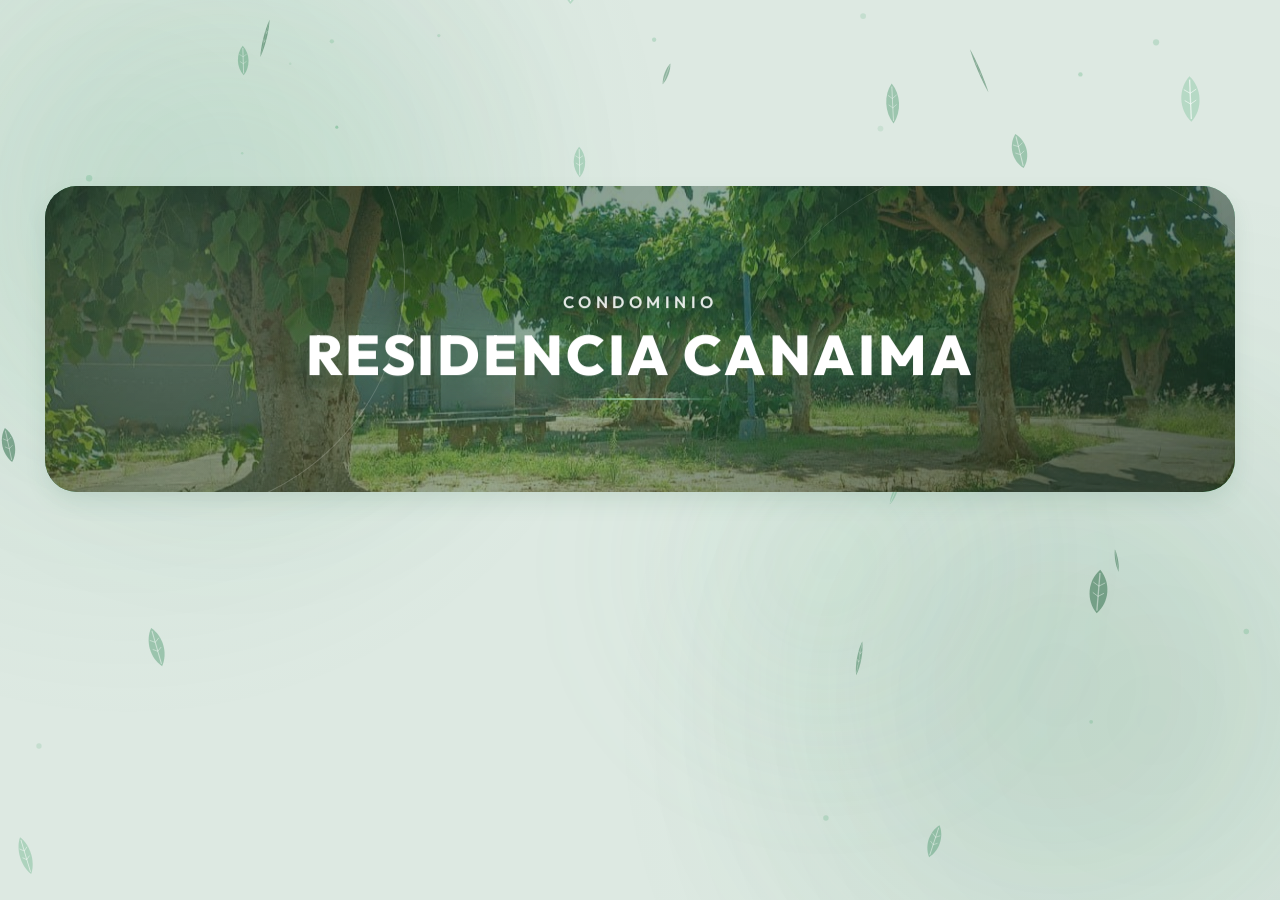
==== commit 1bfa7265: "cambio de colores en los botones de index" ====
--- a/index.html
+++ b/index.html
@@ -147,7 +147,7 @@
 
                 <div class="search-tags-list">
                     <!-- Bolívares -->
-                    <a href="Consulta de mes/consultadelmes.html?tipo=bolivares" class="search-tag tag-pink-light">
+                    <a href="Consulta de mes/consultadelmes.html?tipo=bolivares" class="search-tag tag-dark">
                         <svg class="search-icon" viewBox="0 0 24 24" width="16" height="16" fill="none" stroke="currentColor" stroke-width="2.4" stroke-linecap="round">
                             <circle cx="12" cy="12" r="8"></circle>
                             <path d="M9.5 9h3a1.5 1.5 0 0 1 0 3h-3m0 0h3.5a1.5 1.5 0 0 1 0 3h-3.5m0-6v6"></path>
@@ -156,7 +156,7 @@
                     </a>
 
                     <!-- Divisas -->
-                    <a href="Consulta de mes/consultadelmes.html?tipo=divisas" class="search-tag tag-pink-medium">
+                    <a href="Consulta de mes/consultadelmes.html?tipo=divisas" class="search-tag tag-dark">
                         <svg class="search-icon" viewBox="0 0 24 24" width="16" height="16" fill="none" stroke="currentColor" stroke-width="2.4" stroke-linecap="round">
                             <line x1="12" y1="2" x2="12" y2="22"></line>
                             <path d="M17 6H9.5a3.5 3.5 0 0 0 0 7h5a3.5 3.5 0 0 1 0 7H6"></path>
@@ -165,7 +165,7 @@
                     </a>
 
                     <!-- DARU -->
-                    <a href="Consulta de mes/consultadelmes.html?tipo=daru" class="search-tag tag-pink-deep">
+                    <a href="Consulta de mes/consultadelmes.html?tipo=daru" class="search-tag tag-dark">
                         <svg class="search-icon" viewBox="0 0 24 24" width="16" height="16" fill="none" stroke="currentColor" stroke-width="2.4" stroke-linecap="round">
                             <rect x="3" y="4" width="18" height="16" rx="3"></rect>
                             <line x1="7" y1="8" x2="17" y2="8"></line>
--- a/style.css
+++ b/style.css
@@ -14,7 +14,7 @@
     --tag-green-1: #82c49e;
     --tag-green-2: #52a377;
     --tag-green-3: #347d54;
-    --tag-dark: #1e3828;
+    --tag-dark: #2d6b47;
 
     /* Sticker / Action Card Colors */
     --sticker-top: #6db68d;
@@ -53,6 +53,7 @@
     --border-dark: #edf6f0;
     
     --hero-gradient: linear-gradient(110deg, #1c442c 0%, #255b3b 50%, #2f734b 100%);
+    --tag-dark: #1e3828;
     --shadow-soft: 0 12px 30px -4px rgba(0, 0, 0, 0.5);
     --shadow-card: 0 8px 22px rgba(0, 0, 0, 0.4);
 }
@@ -900,7 +901,7 @@
     font-size: clamp(14px, 1.1vw, 16px);
     font-weight: 700;
     cursor: pointer;
-    transition: transform 0.2s ease, filter 0.2s ease;
+    transition: transform 0.2s ease, filter 0.2s ease, background-color 0.3s ease;
     text-align: left;
     text-decoration: none;
 }
@@ -1235,17 +1236,13 @@
     }
 }
 
-.hero-card {
-    /* Fijo sin segunda animación */
-}
+
 
 .hero-eyebrow {
     display: inline-block;
 }
 
-.hero-main-title {
-    /* Fijo tras la animación de intro sin re-animación secundaria */
-}
+
 
 /* Button & Card Entrance Animations */
 @keyframes buttonEntrance {
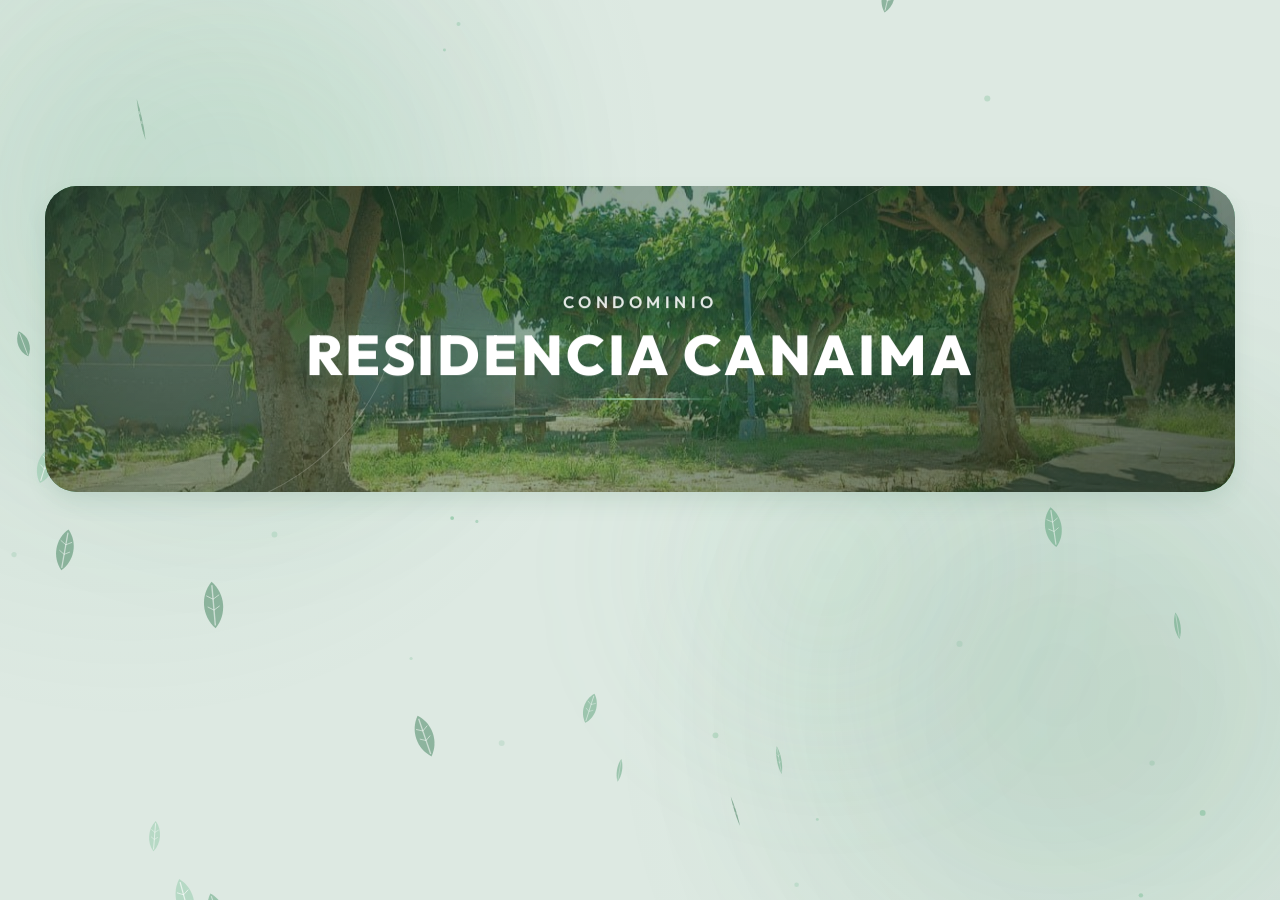
==== commit 39bab812: "centras titulos botones" ====
--- a/index.html
+++ b/index.html
@@ -148,29 +148,16 @@
                 <div class="search-tags-list">
                     <!-- Bolívares -->
                     <a href="Consulta de mes/consultadelmes.html?tipo=bolivares" class="search-tag tag-dark">
-                        <svg class="search-icon" viewBox="0 0 24 24" width="16" height="16" fill="none" stroke="currentColor" stroke-width="2.4" stroke-linecap="round">
-                            <circle cx="12" cy="12" r="8"></circle>
-                            <path d="M9.5 9h3a1.5 1.5 0 0 1 0 3h-3m0 0h3.5a1.5 1.5 0 0 1 0 3h-3.5m0-6v6"></path>
-                        </svg>
                         <span>Bolívares</span>
                     </a>
 
                     <!-- Divisas -->
                     <a href="Consulta de mes/consultadelmes.html?tipo=divisas" class="search-tag tag-dark">
-                        <svg class="search-icon" viewBox="0 0 24 24" width="16" height="16" fill="none" stroke="currentColor" stroke-width="2.4" stroke-linecap="round">
-                            <line x1="12" y1="2" x2="12" y2="22"></line>
-                            <path d="M17 6H9.5a3.5 3.5 0 0 0 0 7h5a3.5 3.5 0 0 1 0 7H6"></path>
-                        </svg>
                         <span>Divisas</span>
                     </a>
 
                     <!-- DARU -->
                     <a href="Consulta de mes/consultadelmes.html?tipo=daru" class="search-tag tag-dark">
-                        <svg class="search-icon" viewBox="0 0 24 24" width="16" height="16" fill="none" stroke="currentColor" stroke-width="2.4" stroke-linecap="round">
-                            <rect x="3" y="4" width="18" height="16" rx="3"></rect>
-                            <line x1="7" y1="8" x2="17" y2="8"></line>
-                            <line x1="7" y1="12" x2="13" y2="12"></line>
-                        </svg>
                         <span>DARU</span>
                     </a>
 
--- a/style.css
+++ b/style.css
@@ -895,6 +895,7 @@
     border: none;
     display: flex;
     align-items: center;
+    justify-content: center;
     gap: 10px;
     color: var(--text-light);
     font-family: var(--font-heading);
@@ -902,7 +903,7 @@
     font-weight: 700;
     cursor: pointer;
     transition: transform 0.2s ease, filter 0.2s ease, background-color 0.3s ease;
-    text-align: left;
+    text-align: center;
     text-decoration: none;
 }
 
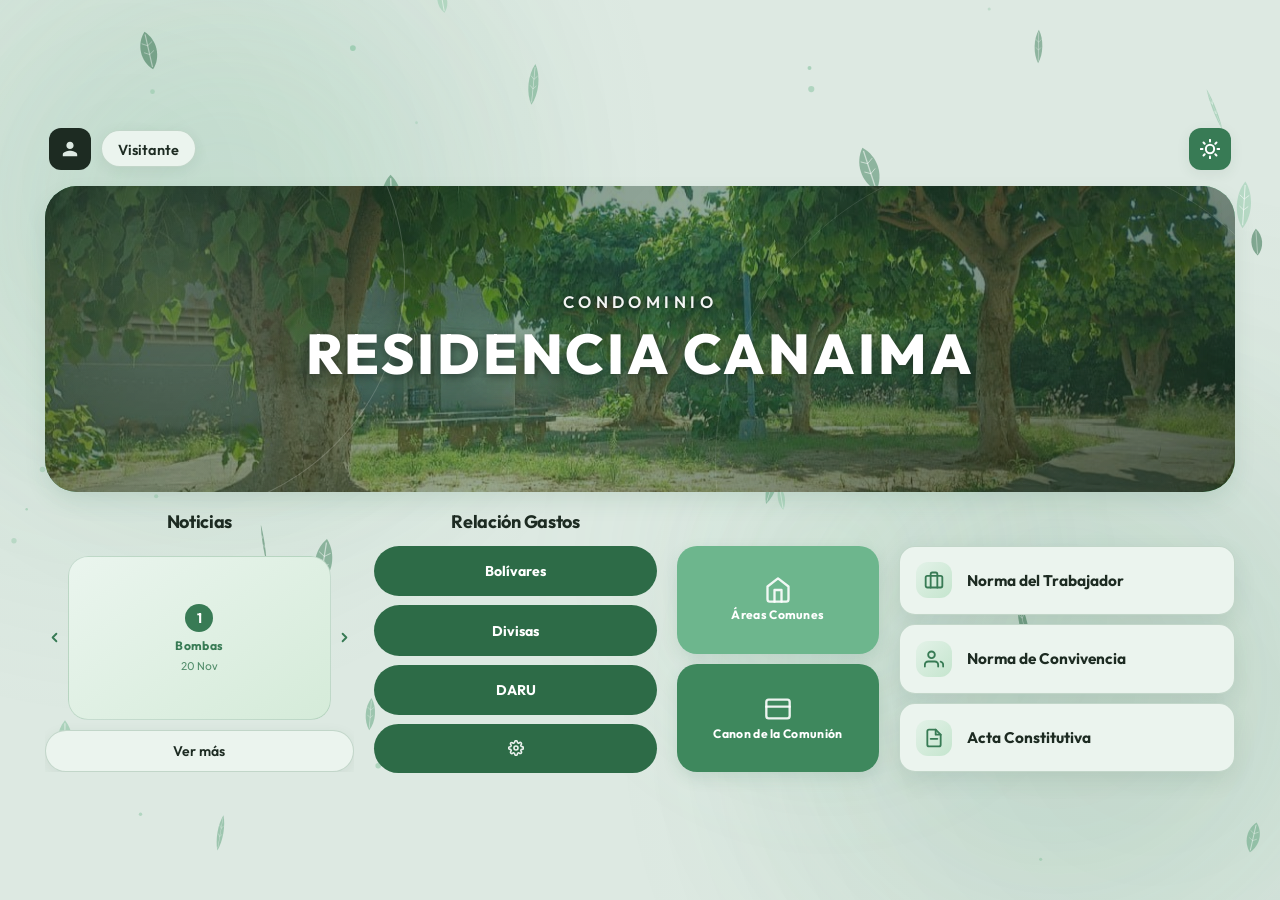
==== commit aa5823f5: "hojas en relacion gastos" ====
--- a/index.html
+++ b/index.html
@@ -265,6 +265,7 @@
     <!-- Notification Toast -->
     <div class="toast" id="toastMessage"></div>
 
+    <script src="nature-leaves.js"></script>
     <script src="script.js"></script>
 </body>
 </html>
--- a/style.css
+++ b/style.css
@@ -716,7 +716,7 @@
 }
 
 /* --------------------------------------------------------------------------
-   Column 1: Noticias (Carrusel: estrictamente 2 tarjetas visibles)
+   Column 1: Noticias (Carrusel: estrictamente 1 tarjeta visible)
    -------------------------------------------------------------------------- */
 .anime-scene-col {
     gap: 10px;
@@ -762,7 +762,7 @@
     flex: 1 1 0;
     min-width: 0; /* Impide que el contenedor se expanda */
     max-width: 100%;
-    overflow: hidden; /* Oculta rigurosamente cualquier tarjeta más allá de las 2 visibles */
+    overflow: hidden; /* Oculta rigurosamente cualquier tarjeta más allá de la visible */
     border-radius: var(--radius-card);
     height: 100%;
     display: flex;
@@ -779,10 +779,10 @@
 }
 
 .scene-card {
-    /* Exactamente el 50% del viewport menos la mitad del gap para mostrar solo 2 */
-    flex: 0 0 calc((100% - 8px) / 2);
-    width: calc((100% - 8px) / 2);
-    max-width: calc((100% - 8px) / 2);
+    /* Exactamente el 100% del viewport para mostrar 1 tarjeta ocupando el espacio de 2 */
+    flex: 0 0 100%;
+    width: 100%;
+    max-width: 100%;
     height: 100%;
     min-height: clamp(142px, 17.5vh, 170px);
     flex-shrink: 0;
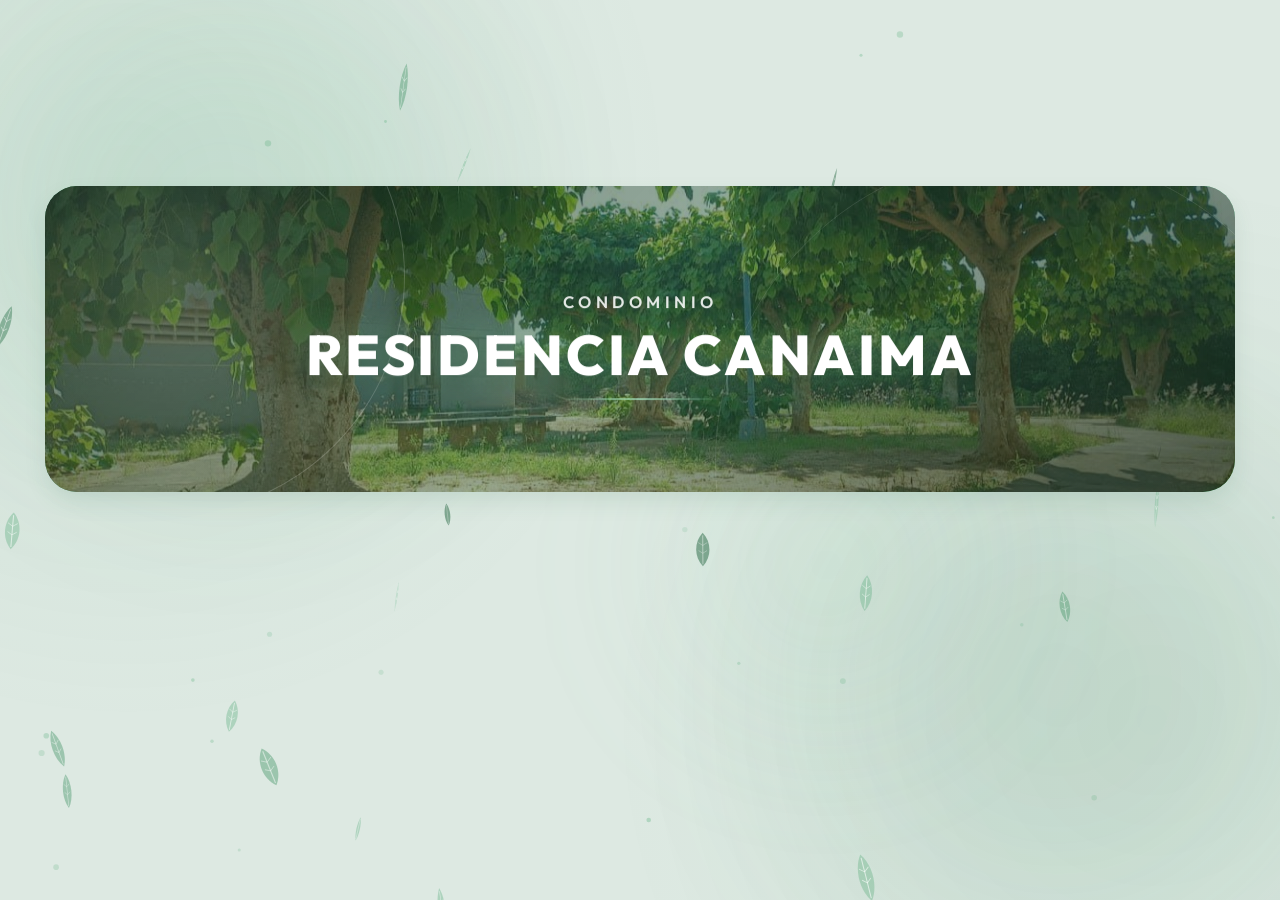
==== commit 4bca22bb: "Pequeñas optimizaciones" ====
--- a/index.html
+++ b/index.html
@@ -13,6 +13,7 @@
     <link rel="preconnect" href="https://fonts.gstatic.com" crossorigin>
     <link href="https://fonts.googleapis.com/css2?family=Outfit:wght@400;500;600;700;800&family=Plus+Jakarta+Sans:wght@400;500;600;700&display=swap" rel="stylesheet">
     <link rel="stylesheet" href="style.css">
+    <script src="theme.js"></script>
 </head>
 <body class="intro-active">
     <!-- Animación de Entrada Pantalla Completa ("Encaje Perfecto") -->
--- a/style.css
+++ b/style.css
@@ -44,7 +44,7 @@
 }
 
 /* Dark Mode Theme */
-body.dark-theme {
+[data-theme="dark"] {
     --bg-page: #131a15;
     --text-primary: #edf6f0;
     --text-secondary: #90a898;
@@ -164,19 +164,19 @@
 }
 
 /* Ajustes Nocturnos para la atmósfera natural */
-body.dark-theme .nature-ambient-orb {
+[data-theme="dark"] .nature-ambient-orb {
     opacity: 0.75;
 }
 
-body.dark-theme .orb-1 {
+[data-theme="dark"] .orb-1 {
     background: radial-gradient(circle, rgba(45, 107, 71, 0.35) 0%, rgba(28, 68, 44, 0.16) 45%, transparent 70%);
 }
 
-body.dark-theme .orb-2 {
+[data-theme="dark"] .orb-2 {
     background: radial-gradient(circle, rgba(52, 125, 84, 0.28) 0%, rgba(20, 50, 32, 0.14) 50%, transparent 70%);
 }
 
-body.dark-theme .orb-3 {
+[data-theme="dark"] .orb-3 {
     background: radial-gradient(circle, rgba(70, 150, 105, 0.22) 0%, transparent 65%);
 }
 
@@ -249,7 +249,7 @@
     overflow: hidden;
 }
 
-body.dark-theme .intro-backdrop {
+[data-theme="dark"] .intro-backdrop {
     background: radial-gradient(circle at 50% 45%, #1b422a 0%, #11291b 55%, #08140c 100%);
 }
 
@@ -283,7 +283,7 @@
     pointer-events: none;
 }
 
-body.dark-theme .intro-carousel-overlay {
+[data-theme="dark"] .intro-carousel-overlay {
     background: radial-gradient(circle at 50% 45%, rgba(12, 32, 21, 0.72) 0%, rgba(6, 16, 11, 0.92) 100%);
 }
 
@@ -535,11 +535,11 @@
     display: none;
 }
 
-body.dark-theme .sun-icon {
+[data-theme="dark"] .sun-icon {
     display: none;
 }
 
-body.dark-theme .moon-icon {
+[data-theme="dark"] .moon-icon {
     display: block;
     color: #e3f5eb;
 }
@@ -608,7 +608,7 @@
     pointer-events: none;
 }
 
-body.dark-theme .hero-carousel-overlay {
+[data-theme="dark"] .hero-carousel-overlay {
     background: linear-gradient(135deg, rgba(8, 24, 15, 0.78) 0%, rgba(18, 48, 30, 0.62) 50%, rgba(6, 18, 12, 0.85) 100%);
 }
 
@@ -799,7 +799,7 @@
     box-sizing: border-box;
 }
 
-body.dark-theme .scene-card {
+[data-theme="dark"] .scene-card {
     background: linear-gradient(145deg, #1d2a21 0%, #25392b 100%);
     border-color: rgba(82, 163, 119, 0.25);
 }
@@ -997,7 +997,7 @@
     line-height: 1.2;
 }
 
-body.dark-theme .sticker-placeholder svg {
+[data-theme="dark"] .sticker-placeholder svg {
     stroke: rgba(255, 255, 255, 0.9);
 }
 
@@ -1049,7 +1049,7 @@
     color: var(--hero-primary);
 }
 
-body.dark-theme .char-thumb {
+[data-theme="dark"] .char-thumb {
     background: linear-gradient(135deg, #23382b 0%, #2f4e3b 100%);
 }
 
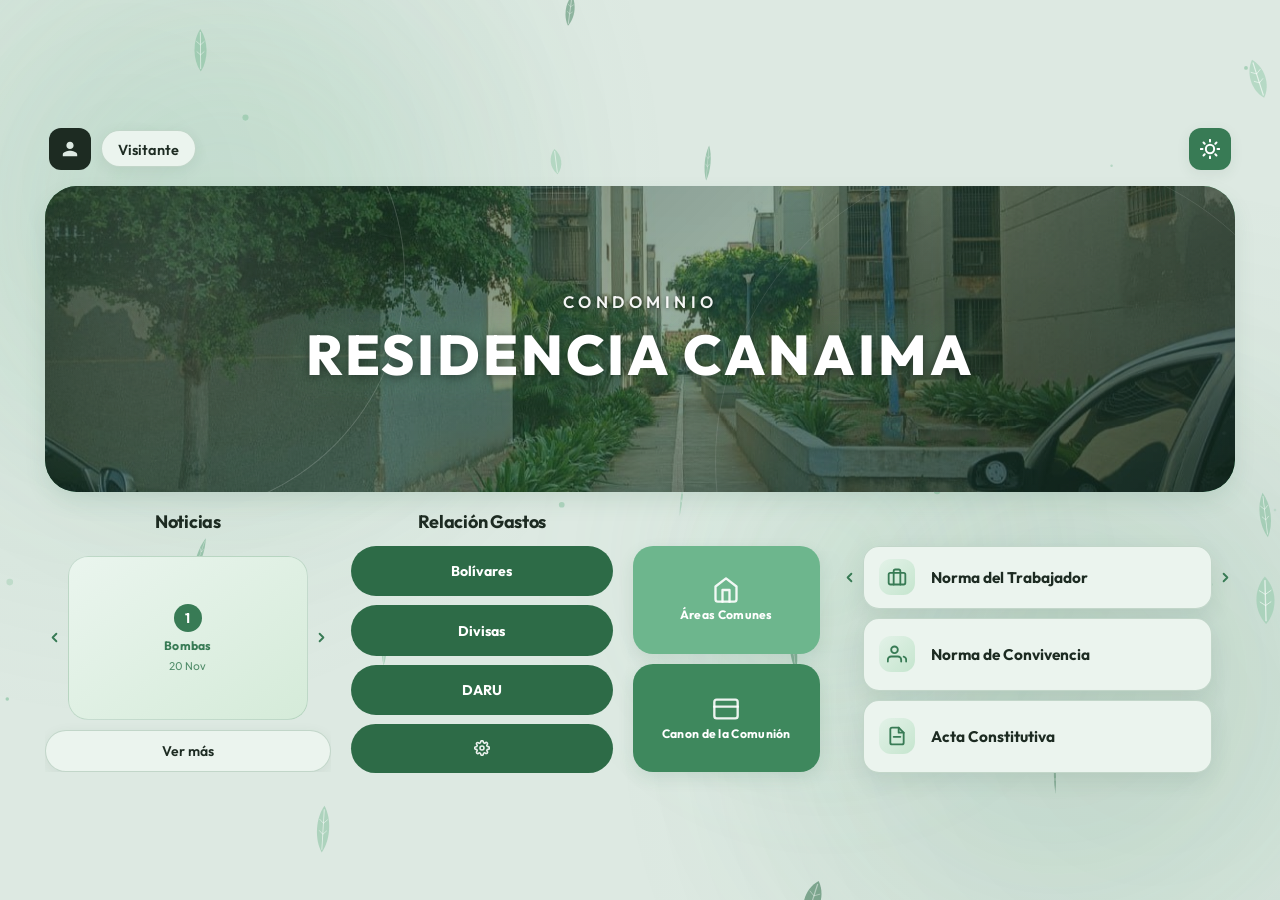
==== commit 0559d840: "agregando un nuevo boton" ====
--- a/index.html
+++ b/index.html
@@ -199,18 +199,53 @@
 
             <!-- 4. NORMAS Y ACTA CONSTITUTIVA -->
             <section class="grid-col characters-col">
-                <!-- Card 1: Norma del Trabajador -->
-                <article class="character-card" id="btnNormasTrabajadores">
-                    <div class="char-thumb placeholder-thumb">
-                        <svg viewBox="0 0 24 24" width="20" height="20" fill="none" stroke="currentColor" stroke-width="2.2" stroke-linecap="round" stroke-linejoin="round">
-                            <rect x="2" y="7" width="20" height="14" rx="2" ry="2"></rect>
-                            <path d="M16 21V5a2 2 0 0 0-2-2h-4a2 2 0 0 0-2 2v16"></path>
-                        </svg>
-                    </div>
-                    <div class="char-info">
-                        <h3 class="char-name">Norma del Trabajador</h3>
-                    </div>
-                </article>
+                <!-- Slot 1 (Carrusel): Norma del Trabajador / Cronograma Limpieza -->
+                <div class="noticias-carousel-wrapper normas-carousel-wrapper">
+                    <button class="noticias-nav-btn prev-btn" id="normasPrevBtn" aria-label="Documento anterior">
+                        <svg viewBox="0 0 24 24" width="15" height="15" fill="none" stroke="currentColor" stroke-width="3" stroke-linecap="round" stroke-linejoin="round">
+                            <polyline points="15 18 9 12 15 6"></polyline>
+                        </svg>
+                    </button>
+
+                    <div class="noticias-viewport normas-viewport">
+                        <div class="noticias-track normas-track" id="normasTrack">
+                            <!-- Card 1A: Norma del Trabajador -->
+                            <article class="character-card" id="btnNormasTrabajadores">
+                                <div class="char-thumb placeholder-thumb">
+                                    <svg viewBox="0 0 24 24" width="20" height="20" fill="none" stroke="currentColor" stroke-width="2.2" stroke-linecap="round" stroke-linejoin="round">
+                                        <rect x="2" y="7" width="20" height="14" rx="2" ry="2"></rect>
+                                        <path d="M16 21V5a2 2 0 0 0-2-2h-4a2 2 0 0 0-2 2v16"></path>
+                                    </svg>
+                                </div>
+                                <div class="char-info">
+                                    <h3 class="char-name">Norma del Trabajador</h3>
+                                </div>
+                            </article>
+
+                            <!-- Card 1B: Cronograma Limpieza -->
+                            <article class="character-card" id="btnCronogramaLimpieza">
+                                <div class="char-thumb placeholder-thumb">
+                                    <svg viewBox="0 0 24 24" width="20" height="20" fill="none" stroke="currentColor" stroke-width="2.2" stroke-linecap="round" stroke-linejoin="round">
+                                        <rect x="3" y="4" width="18" height="18" rx="2" ry="2"></rect>
+                                        <line x1="16" y1="2" x2="16" y2="6"></line>
+                                        <line x1="8" y1="2" x2="8" y2="6"></line>
+                                        <line x1="3" y1="10" x2="21" y2="10"></line>
+                                        <path d="M9 16l2 2 4-4"></path>
+                                    </svg>
+                                </div>
+                                <div class="char-info">
+                                    <h3 class="char-name">Cronograma Limpieza</h3>
+                                </div>
+                            </article>
+                        </div>
+                    </div>
+
+                    <button class="noticias-nav-btn next-btn" id="normasNextBtn" aria-label="Siguiente documento">
+                        <svg viewBox="0 0 24 24" width="15" height="15" fill="none" stroke="currentColor" stroke-width="3" stroke-linecap="round" stroke-linejoin="round">
+                            <polyline points="9 18 15 12 9 6"></polyline>
+                        </svg>
+                    </button>
+                </div>
 
                 <!-- Card 2: Norma de Convivencia -->
                 <article class="character-card" id="btnNormasConvivencia">
--- a/style.css
+++ b/style.css
@@ -550,6 +550,7 @@
 .hero-wrapper {
     position: relative;
     width: 100%;
+    perspective: 1200px;
 }
 
 /* Hero Main Card - Ocupa más espacio vertical en pantalla según el boceto */
@@ -566,6 +567,45 @@
     padding: clamp(38px, 4.8vh, 60px) 24px;
     box-shadow: var(--shadow-soft);
     text-align: center;
+    transform-style: preserve-3d;
+    transform: rotateX(var(--hero-tilt-x, 0deg)) rotateY(var(--hero-tilt-y, 0deg)) translateY(0);
+    transition: transform 0.45s cubic-bezier(0.22, 1, 0.36, 1), box-shadow 0.35s ease;
+    will-change: transform, box-shadow;
+}
+
+.hero-card::after {
+    content: '';
+    position: absolute;
+    inset: 0;
+    z-index: 3;
+    pointer-events: none;
+    border-radius: inherit;
+    opacity: 0;
+    background: radial-gradient(
+        420px circle at var(--hero-mouse-x, 50%) var(--hero-mouse-y, 50%),
+        rgba(205, 248, 222, 0.24) 0%,
+        rgba(130, 215, 165, 0.10) 40%,
+        transparent 75%
+    );
+    box-shadow: inset 0 0 0 1.5px rgba(255, 255, 255, 0.22);
+    transition: opacity 0.35s ease;
+}
+
+.hero-card:hover {
+    transform: rotateX(var(--hero-tilt-x, 0deg)) rotateY(var(--hero-tilt-y, 0deg)) translateY(-4px);
+    box-shadow: 0 20px 42px -8px rgba(28, 72, 46, 0.36), 0 0 0 1px rgba(168, 230, 195, 0.28);
+}
+
+[data-theme="dark"] .hero-card:hover {
+    box-shadow: 0 22px 46px -8px rgba(0, 0, 0, 0.65), 0 0 28px rgba(82, 163, 119, 0.22);
+}
+
+.hero-card.is-hovering {
+    transition: transform 0.12s ease-out, box-shadow 0.35s ease;
+}
+
+.hero-card:hover::after {
+    opacity: 1;
 }
 
 /* ==========================================================================
@@ -612,6 +652,10 @@
     background: linear-gradient(135deg, rgba(8, 24, 15, 0.78) 0%, rgba(18, 48, 30, 0.62) 50%, rgba(6, 18, 12, 0.85) 100%);
 }
 
+.hero-card:hover .hero-carousel-slide.active.is-loaded {
+    transform: scale(1.06);
+}
+
 /* Background decorative geometry */
 .hero-bg-shapes {
     position: absolute;
@@ -619,6 +663,13 @@
     pointer-events: none;
     overflow: hidden;
     z-index: 3;
+    transform: translate3d(calc(var(--hero-shift-x, 0px) * -1.4), calc(var(--hero-shift-y, 0px) * -1.4), 0);
+    transition: transform 0.45s cubic-bezier(0.22, 1, 0.36, 1);
+}
+
+.hero-card.is-hovering .hero-bg-shapes,
+.hero-card.is-hovering .hero-center-content {
+    transition: transform 0.12s ease-out;
 }
 
 .circle-decoration {
@@ -651,7 +702,8 @@
     flex-direction: column;
     align-items: center;
     gap: clamp(8px, 1.2vh, 12px);
-    transform: none;
+    transform: translate3d(var(--hero-shift-x, 0px), var(--hero-shift-y, 0px), 0);
+    transition: transform 0.45s cubic-bezier(0.22, 1, 0.36, 1);
 }
 
 .hero-eyebrow {
@@ -742,6 +794,8 @@
     color: var(--hero-primary);
     cursor: pointer;
     padding: 2px;
+    width: 19px;
+    height: 24px;
     display: flex;
     align-items: center;
     justify-content: center;
@@ -775,7 +829,7 @@
     width: 100%;
     height: 100%;
     align-items: stretch;
-    transition: transform 0.35s cubic-bezier(0.25, 1, 0.5, 1);
+    transition: transform 0.85s cubic-bezier(0.22, 1, 0.36, 1);
 }
 
 .scene-card {
@@ -1035,6 +1089,32 @@
     transform: translateY(-2px);
     box-shadow: 0 10px 24px rgba(45, 107, 71, 0.16);
     border-color: var(--hero-primary);
+}
+
+.characters-col > .normas-carousel-wrapper,
+.characters-col > .character-card {
+    flex: 1 1 0;
+}
+
+.characters-col > .character-card {
+    margin-inline: 23px;
+}
+
+.normas-viewport {
+    border-radius: var(--radius-subcard);
+    box-shadow: var(--shadow-card);
+}
+
+.normas-track > .character-card {
+    flex: 0 0 100%;
+    width: 100%;
+    max-width: 100%;
+    height: 100%;
+    box-shadow: none;
+}
+
+.normas-track > .character-card:hover {
+    transform: none;
 }
 
 .char-thumb {
@@ -1361,9 +1441,9 @@
 }
 
 /* Column 4: Normas y Documentos Buttons Entrance */
-body.buttons-entered .character-card:nth-child(1) { animation: buttonEntrance 0.55s cubic-bezier(0.2, 0.9, 0.3, 1) 0.18s backwards; }
-body.buttons-entered .character-card:nth-child(2) { animation: buttonEntrance 0.55s cubic-bezier(0.2, 0.9, 0.3, 1) 0.26s backwards; }
-body.buttons-entered .character-card:nth-child(3) { animation: buttonEntrance 0.55s cubic-bezier(0.2, 0.9, 0.3, 1) 0.34s backwards; }
+body.buttons-entered .characters-col > :nth-child(1) { animation: buttonEntrance 0.55s cubic-bezier(0.2, 0.9, 0.3, 1) 0.18s backwards; }
+body.buttons-entered .characters-col > :nth-child(2) { animation: buttonEntrance 0.55s cubic-bezier(0.2, 0.9, 0.3, 1) 0.26s backwards; }
+body.buttons-entered .characters-col > :nth-child(3) { animation: buttonEntrance 0.55s cubic-bezier(0.2, 0.9, 0.3, 1) 0.34s backwards; }
 
 @media (prefers-reduced-motion: reduce) {
     .hero-card,
@@ -1446,8 +1526,13 @@
         padding-top: 0;
     }
 
+    .characters-col > .normas-carousel-wrapper,
+    .characters-col > .character-card,
     .character-card {
         flex: none;
+    }
+
+    .character-card {
         min-height: 48px;
         justify-content: flex-start;
         text-align: left;
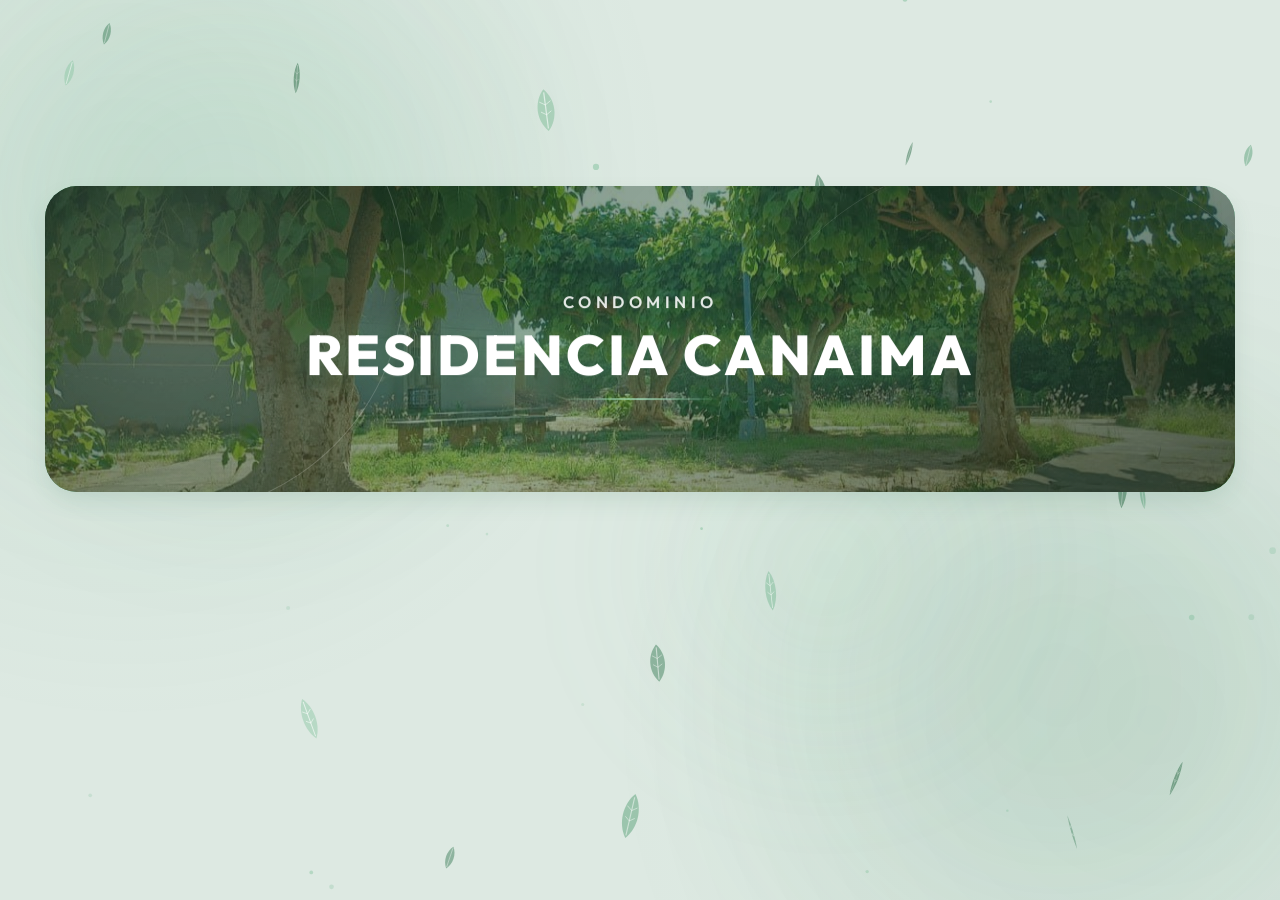
==== commit 1e5da183: "reorganizar archivos" ====
--- a/index.html
+++ b/index.html
@@ -5,14 +5,14 @@
     <meta name="viewport" content="width=device-width, initial-scale=1.0">
     <title>Condominio Residencia Canaima</title>
     <!-- Preload Carousel Images (Iniciando por la primera para la animación de entrada) -->
-    <link rel="preload" as="image" href="imagenes/photo_2026-11-18_16-37-37.jpg">
-    <link rel="preload" as="image" href="imagenes/photo_2026-11-18_16-37-37%20(2).jpg">
-    <link rel="preload" as="image" href="imagenes/photo_2026-11-18_16-37-37%20(3).jpg">
+    <link rel="preload" as="image" href="menu/imagenes/photo_2026-11-18_16-37-37.jpg">
+    <link rel="preload" as="image" href="menu/imagenes/photo_2026-11-18_16-37-37%20(2).jpg">
+    <link rel="preload" as="image" href="menu/imagenes/photo_2026-11-18_16-37-37%20(3).jpg">
     <!-- Google Fonts -->
     <link rel="preconnect" href="https://fonts.googleapis.com">
     <link rel="preconnect" href="https://fonts.gstatic.com" crossorigin>
     <link href="https://fonts.googleapis.com/css2?family=Outfit:wght@400;500;600;700;800&family=Plus+Jakarta+Sans:wght@400;500;600;700&display=swap" rel="stylesheet">
-    <link rel="stylesheet" href="style.css">
+    <link rel="stylesheet" href="menu/style.css">
     <script src="theme.js"></script>
 </head>
 <body class="intro-active">
@@ -21,7 +21,7 @@
         <div class="intro-backdrop" id="introBackdrop">
             <!-- Carrusel de fondo en animación de aparición (Empieza con la primera imagen precargada) -->
             <div class="intro-carousel" id="introCarousel">
-                <div class="intro-carousel-slide" id="introCarouselSlide" style="background-image: url('imagenes/photo_2026-11-18_16-37-37.jpg');"></div>
+                <div class="intro-carousel-slide" id="introCarouselSlide" style="background-image: url('menu/imagenes/photo_2026-11-18_16-37-37.jpg');"></div>
                 <div class="intro-carousel-overlay"></div>
             </div>
             <div class="intro-bg-shapes">
@@ -88,9 +88,9 @@
             <div class="hero-card hero-card-centered" id="heroCard">
                 <!-- Carrusel de Imágenes de Fondo (Ciclo de 3 segundos con fallback a fondo verde) -->
                 <div class="hero-carousel" id="heroCarousel" aria-hidden="true">
-                    <div class="hero-carousel-slide active" data-index="0" style="background-image: url('imagenes/photo_2026-11-18_16-37-37.jpg');"></div>
-                    <div class="hero-carousel-slide" data-index="1" style="background-image: url('imagenes/photo_2026-11-18_16-37-37%20(2).jpg');"></div>
-                    <div class="hero-carousel-slide" data-index="2" style="background-image: url('imagenes/photo_2026-11-18_16-37-37%20(3).jpg');"></div>
+                    <div class="hero-carousel-slide active" data-index="0" style="background-image: url('menu/imagenes/photo_2026-11-18_16-37-37.jpg');"></div>
+                    <div class="hero-carousel-slide" data-index="1" style="background-image: url('menu/imagenes/photo_2026-11-18_16-37-37%20(2).jpg');"></div>
+                    <div class="hero-carousel-slide" data-index="2" style="background-image: url('menu/imagenes/photo_2026-11-18_16-37-37%20(3).jpg');"></div>
                     <div class="hero-carousel-overlay"></div>
                 </div>
 
@@ -302,6 +302,6 @@
     <div class="toast" id="toastMessage"></div>
 
     <script src="nature-leaves.js"></script>
-    <script src="script.js"></script>
+    <script src="menu/script.js"></script>
 </body>
 </html>
--- a/menu/style.css
+++ b/menu/style.css
@@ -0,0 +1,1685 @@
+/* ==========================================================================
+   Condominio Residencia Canaima - Design System (Green Theme)
+   Exact scale, typography, positions & aesthetics of the original template
+   ========================================================================== */
+
+:root {
+    /* Color Palette - Fresh Modern Emerald & Sage Green */
+    --bg-page: #dde9e2;
+    --hero-primary: #387b55;
+    --hero-gradient: linear-gradient(110deg, #2d6b47 0%, #387b55 50%, #4d9a6e 100%);
+    --arrow-green: #33734e;
+    
+    /* Search Tag / Pill Colors (4-step harmonious green progression) */
+    --tag-green-1: #82c49e;
+    --tag-green-2: #52a377;
+    --tag-green-3: #347d54;
+    --tag-dark: #2d6b47;
+
+    /* Sticker / Action Card Colors */
+    --sticker-top: #6db68d;
+    --sticker-bottom: #3e885d;
+    --close-btn-bg: #1c3325;
+
+    /* Text & Neutral Colors */
+    --text-primary: #1d2b22;
+    --text-secondary: #5f7466;
+    --text-light: #ffffff;
+    --border-dark: #1d2b22;
+    --card-white: #ebf4ee;
+    --card-border: rgba(45, 107, 71, 0.22);
+
+    /* Radii & Shadows */
+    --radius-pill: 9999px;
+    --radius-hero: 32px;
+    --radius-card: 20px;
+    --radius-subcard: 16px;
+    --shadow-soft: 0 10px 25px -4px rgba(45, 107, 71, 0.15);
+    --shadow-card: 0 8px 22px rgba(35, 80, 55, 0.10);
+    --shadow-btn: 0 4px 14px rgba(35, 80, 55, 0.08);
+
+    /* Typography */
+    --font-heading: 'Outfit', -apple-system, BlinkMacSystemFont, 'Segoe UI', Roboto, sans-serif;
+    --font-body: 'Plus Jakarta Sans', -apple-system, BlinkMacSystemFont, 'Segoe UI', Roboto, sans-serif;
+}
+
+/* Dark Mode Theme */
+[data-theme="dark"] {
+    --bg-page: #131a15;
+    --text-primary: #edf6f0;
+    --text-secondary: #90a898;
+    --card-white: #1b251e;
+    --card-border: rgba(255, 255, 255, 0.08);
+    --border-dark: #edf6f0;
+    
+    --hero-gradient: linear-gradient(110deg, #1c442c 0%, #255b3b 50%, #2f734b 100%);
+    --tag-dark: #1e3828;
+    --shadow-soft: 0 12px 30px -4px rgba(0, 0, 0, 0.5);
+    --shadow-card: 0 8px 22px rgba(0, 0, 0, 0.4);
+}
+
+/* Base Reset */
+* {
+    margin: 0;
+    padding: 0;
+    box-sizing: border-box;
+    -webkit-font-smoothing: antialiased;
+}
+
+body {
+    background-color: var(--bg-page);
+    color: var(--text-primary);
+    font-family: var(--font-body);
+    min-height: 100vh;
+    display: flex;
+    justify-content: center;
+    align-items: center;
+    padding: clamp(16px, 2.8vh, 32px) clamp(16px, 3.5vw, 48px);
+    position: relative;
+    overflow-x: hidden;
+    transition: background-color 0.3s ease, color 0.3s ease;
+}
+
+/* Ambient glow */
+body::before {
+    content: '';
+    position: fixed;
+    top: 0;
+    left: 0;
+    right: 0;
+    bottom: 0;
+    background: 
+        radial-gradient(circle at 10% 20%, rgba(82, 163, 119, 0.09) 0%, transparent 40%),
+        radial-gradient(circle at 90% 80%, rgba(56, 123, 85, 0.07) 0%, transparent 40%);
+    pointer-events: none;
+    z-index: 0;
+}
+
+/* ==========================================================================
+   Fondo Dinámico Natural (Atmósfera y Brisa de Canaima)
+   ========================================================================== */
+.nature-bg-layer {
+    position: fixed;
+    top: 0;
+    left: 0;
+    width: 100%;
+    height: 100%;
+    pointer-events: none;
+    z-index: 0;
+    overflow: hidden;
+}
+
+.nature-canvas {
+    position: absolute;
+    top: 0;
+    left: 0;
+    width: 100%;
+    height: 100%;
+    display: block;
+    pointer-events: none;
+}
+
+/* Orbes de luz y bruma natural orgánica */
+.nature-ambient-orb {
+    position: absolute;
+    border-radius: 50%;
+    filter: blur(80px);
+    pointer-events: none;
+    opacity: 0.65;
+    will-change: transform;
+    transition: opacity 0.5s ease;
+}
+
+.orb-1 {
+    width: 55vw;
+    height: 55vw;
+    max-width: 650px;
+    max-height: 650px;
+    top: -12%;
+    left: -8%;
+    background: radial-gradient(circle, rgba(130, 196, 158, 0.30) 0%, rgba(82, 163, 119, 0.14) 45%, transparent 70%);
+    animation: ambientFloat1 22s ease-in-out infinite alternate;
+}
+
+.orb-2 {
+    width: 60vw;
+    height: 60vw;
+    max-width: 700px;
+    max-height: 700px;
+    bottom: -15%;
+    right: -10%;
+    background: radial-gradient(circle, rgba(56, 123, 85, 0.22) 0%, rgba(82, 163, 119, 0.10) 50%, transparent 70%);
+    animation: ambientFloat2 26s ease-in-out infinite alternate;
+}
+
+.orb-3 {
+    width: 45vw;
+    height: 45vw;
+    max-width: 500px;
+    max-height: 500px;
+    top: 35%;
+    left: 45%;
+    background: radial-gradient(circle, rgba(168, 222, 189, 0.20) 0%, transparent 65%);
+    animation: ambientFloat3 18s ease-in-out infinite alternate;
+}
+
+/* Ajustes Nocturnos para la atmósfera natural */
+[data-theme="dark"] .nature-ambient-orb {
+    opacity: 0.75;
+}
+
+[data-theme="dark"] .orb-1 {
+    background: radial-gradient(circle, rgba(45, 107, 71, 0.35) 0%, rgba(28, 68, 44, 0.16) 45%, transparent 70%);
+}
+
+[data-theme="dark"] .orb-2 {
+    background: radial-gradient(circle, rgba(52, 125, 84, 0.28) 0%, rgba(20, 50, 32, 0.14) 50%, transparent 70%);
+}
+
+[data-theme="dark"] .orb-3 {
+    background: radial-gradient(circle, rgba(70, 150, 105, 0.22) 0%, transparent 65%);
+}
+
+@keyframes ambientFloat1 {
+    0% { transform: translate(0, 0) scale(1); }
+    50% { transform: translate(5vw, 6vh) scale(1.12); }
+    100% { transform: translate(-3vw, 10vh) scale(0.96); }
+}
+
+@keyframes ambientFloat2 {
+    0% { transform: translate(0, 0) scale(1); }
+    50% { transform: translate(-6vw, -5vh) scale(1.14); }
+    100% { transform: translate(3vw, -8vh) scale(0.94); }
+}
+
+@keyframes ambientFloat3 {
+    0% { transform: translate(0, 0) scale(0.92); }
+    50% { transform: translate(4vw, 3vh) scale(1.15); }
+    100% { transform: translate(-4vw, -4vh) scale(1); }
+}
+
+/* ==========================================================================
+   Animación de Entrada Pantalla Completa ("Encaje Perfecto")
+   ========================================================================== */
+body.intro-active {
+    overflow: hidden !important;
+}
+
+body.intro-active .hero-center-content {
+    opacity: 0 !important;
+}
+
+body.intro-active .hero-eyebrow,
+body.intro-active .hero-main-title {
+    animation: none !important;
+}
+
+/* Ocultar títulos, botones y tarjetas interactivas mientras se ejecuta la animación de entrada */
+body.intro-active .section-title,
+body.intro-active .nav-left .icon-btn,
+body.intro-active .user-pill-badge,
+body.intro-active .nav-right .icon-btn,
+body.intro-active .noticias-nav-btn,
+body.intro-active .scene-card,
+body.intro-active .view-more-btn,
+body.intro-active .search-tag,
+body.intro-active .sticker-card,
+body.intro-active .normas-carousel-wrapper,
+body.intro-active .character-card {
+    opacity: 0 !important;
+    animation: none !important;
+}
+
+.intro-overlay {
+    position: fixed;
+    inset: 0;
+    z-index: 9999;
+    display: flex;
+    flex-direction: column;
+    align-items: center;
+    justify-content: center;
+    pointer-events: auto;
+}
+
+.intro-backdrop {
+    position: absolute;
+    inset: 0;
+    background: radial-gradient(circle at 50% 45%, #2e6e49 0%, #1e4a31 55%, #102619 100%);
+    transition: opacity 0.85s cubic-bezier(0.16, 1, 0.3, 1);
+    z-index: 1;
+    overflow: hidden;
+}
+
+[data-theme="dark"] .intro-backdrop {
+    background: radial-gradient(circle at 50% 45%, #1b422a 0%, #11291b 55%, #08140c 100%);
+}
+
+/* Carrusel de Fondo en la Intro (con fallback instantáneo al fondo verde) */
+.intro-carousel {
+    position: absolute;
+    inset: 0;
+    z-index: 0;
+    pointer-events: none;
+    overflow: hidden;
+}
+
+.intro-carousel-slide {
+    position: absolute;
+    inset: 0;
+    background-size: cover;
+    background-position: center;
+    background-repeat: no-repeat;
+    opacity: 0;
+    transition: opacity 0.8s ease;
+}
+
+.intro-carousel-slide.is-loaded {
+    opacity: 1;
+}
+
+.intro-carousel-overlay {
+    position: absolute;
+    inset: 0;
+    background: radial-gradient(circle at 50% 45%, rgba(22, 58, 38, 0.58) 0%, rgba(12, 30, 20, 0.82) 100%);
+    pointer-events: none;
+}
+
+[data-theme="dark"] .intro-carousel-overlay {
+    background: radial-gradient(circle at 50% 45%, rgba(12, 32, 21, 0.72) 0%, rgba(6, 16, 11, 0.92) 100%);
+}
+
+.intro-bg-shapes {
+    position: absolute;
+    inset: 0;
+    pointer-events: none;
+}
+
+.intro-circle {
+    position: absolute;
+    border-radius: 50%;
+    border: 1.5px solid rgba(255, 255, 255, 0.14);
+}
+
+.intro-circle-1 {
+    width: min(85vw, 650px);
+    height: min(85vw, 650px);
+    top: 50%;
+    left: 50%;
+    transform: translate(-50%, -50%);
+    background: radial-gradient(circle, rgba(255, 255, 255, 0.08) 0%, transparent 65%);
+    animation: introCirclePulse 4s ease-in-out infinite alternate;
+}
+
+.intro-circle-2 {
+    width: min(120vw, 920px);
+    height: min(120vw, 920px);
+    top: 50%;
+    left: 50%;
+    transform: translate(-50%, -50%);
+    border: 1px solid rgba(255, 255, 255, 0.07);
+}
+
+.intro-light-glow {
+    position: absolute;
+    width: min(60vw, 450px);
+    height: min(60vw, 450px);
+    top: 50%;
+    left: 50%;
+    transform: translate(-50%, -50%);
+    background: radial-gradient(circle, rgba(130, 215, 165, 0.22) 0%, transparent 70%);
+    filter: blur(40px);
+    animation: introGlowPulse 3s ease-in-out infinite alternate;
+}
+
+@keyframes introCirclePulse {
+    0% { transform: translate(-50%, -50%) scale(0.95); opacity: 0.6; }
+    100% { transform: translate(-50%, -50%) scale(1.05); opacity: 1; }
+}
+
+@keyframes introGlowPulse {
+    0% { transform: translate(-50%, -50%) scale(0.85); opacity: 0.5; }
+    100% { transform: translate(-50%, -50%) scale(1.15); opacity: 0.9; }
+}
+
+.intro-content {
+    position: relative;
+    z-index: 2;
+    display: flex;
+    flex-direction: column;
+    align-items: center;
+    gap: clamp(8px, 1.2vh, 12px);
+    text-align: center;
+    transform-origin: center center;
+    will-change: transform, opacity;
+    padding: 0 16px;
+    max-width: min(calc(100vw - 48px), 1400px);
+}
+
+.intro-eyebrow {
+    font-family: var(--font-heading);
+    font-size: clamp(15px, 1.3vw, 19px);
+    font-weight: 600;
+    text-transform: uppercase;
+    color: rgba(255, 255, 255, 0.88);
+    letter-spacing: clamp(3px, 0.35vw, 5px);
+    animation: introEyebrowAppear 0.9s cubic-bezier(0.16, 1, 0.3, 1) 0.15s backwards;
+}
+
+.intro-title {
+    font-family: var(--font-heading);
+    font-size: clamp(38px, 4.5vw, 56px);
+    font-weight: 800;
+    color: var(--text-light);
+    text-transform: uppercase;
+    letter-spacing: clamp(1.8px, 0.22vw, 3.2px);
+    line-height: 1.15;
+    text-shadow: 0 0 35px rgba(130, 215, 165, 0.45), 0 4px 20px rgba(0, 0, 0, 0.25);
+    animation: introTitleAppear 1.1s cubic-bezier(0.16, 1, 0.3, 1) 0.25s backwards;
+}
+
+.intro-shimmer-bar {
+    width: 0;
+    height: 2px;
+    background: linear-gradient(90deg, transparent, rgba(168, 230, 195, 0.95), transparent);
+    border-radius: 2px;
+    animation: introShimmerExpand 1.1s cubic-bezier(0.16, 1, 0.3, 1) 0.45s forwards;
+}
+
+@keyframes introEyebrowAppear {
+    0% {
+        opacity: 0;
+        transform: translateY(-24px);
+        letter-spacing: 12px;
+    }
+    100% {
+        opacity: 0.9;
+        transform: translateY(0);
+        letter-spacing: clamp(4px, 0.45vw, 6px);
+    }
+}
+
+@keyframes introTitleAppear {
+    0% {
+        opacity: 0;
+        transform: translateY(32px) scale(0.92);
+        filter: blur(8px);
+    }
+    65% {
+        opacity: 1;
+        filter: blur(0px);
+        transform: translateY(-3px) scale(1.02);
+    }
+    100% {
+        opacity: 1;
+        transform: translateY(0) scale(1);
+    }
+}
+
+@keyframes introShimmerExpand {
+    0% { width: 0; opacity: 0; }
+    50% { width: clamp(140px, 22vw, 240px); opacity: 1; }
+    100% { width: clamp(90px, 15vw, 160px); opacity: 0.75; }
+}
+
+/* Estado de encaje (Docking) */
+.intro-overlay.docking .intro-backdrop {
+    opacity: 0;
+    pointer-events: none;
+}
+
+.intro-overlay.docking .intro-shimmer-bar {
+    opacity: 0;
+    transition: opacity 0.35s ease;
+}
+
+.intro-overlay.docking .intro-content {
+    transition: transform 0.85s cubic-bezier(0.2, 0.9, 0.25, 1);
+}
+
+.intro-overlay.finished {
+    display: none !important;
+}
+
+/* Main Container: Compacto y centrado elegantemente */
+.app-container {
+    width: 100%;
+    max-width: min(94vw, 1440px);
+    margin: auto;
+    position: relative;
+    z-index: 1;
+    display: flex;
+    flex-direction: column;
+    gap: clamp(12px, 1.8vh, 20px);
+}
+
+/* ==========================================================================
+   1. Top Navigation Bar (Visitante a la izquierda, Modo nocturno en la esquina)
+   ========================================================================== */
+.top-nav {
+    display: flex;
+    align-items: center;
+    justify-content: space-between;
+    padding: 0 4px;
+    width: 100%;
+}
+
+/* Left: User Icon & Visitante Badge */
+.nav-left {
+    display: flex;
+    align-items: center;
+    gap: 10px;
+}
+
+.icon-btn {
+    width: 42px;
+    height: 42px;
+    border-radius: 12px;
+    border: none;
+    cursor: pointer;
+    display: flex;
+    align-items: center;
+    justify-content: center;
+    transition: transform 0.2s cubic-bezier(0.34, 1.56, 0.64, 1), opacity 0.2s;
+}
+
+.icon-btn:hover {
+    transform: scale(1.06);
+}
+
+.icon-btn:active {
+    transform: scale(0.95);
+}
+
+.dark-btn {
+    background-color: var(--text-primary);
+    color: var(--bg-page);
+}
+
+.pink-btn {
+    background-color: var(--hero-primary);
+    color: var(--text-light);
+}
+
+.user-pill-badge {
+    background: var(--card-white);
+    border: 1.5px solid var(--card-border);
+    padding: 7px 16px;
+    border-radius: var(--radius-pill);
+    box-shadow: var(--shadow-btn);
+    cursor: pointer;
+    transition: transform 0.2s ease, border-color 0.2s;
+}
+
+.user-pill-badge:hover {
+    transform: translateY(-1px);
+    border-color: var(--hero-primary);
+}
+
+.user-pill-name {
+    font-family: var(--font-heading);
+    font-size: 14.5px;
+    font-weight: 600;
+    color: var(--text-primary);
+}
+
+/* Right Corner: Theme Toggle Button */
+.nav-right {
+    display: flex;
+    align-items: center;
+}
+
+.theme-toggle-btn {
+    box-shadow: var(--shadow-btn);
+}
+
+.moon-icon {
+    display: none;
+}
+
+[data-theme="dark"] .sun-icon {
+    display: none;
+}
+
+[data-theme="dark"] .moon-icon {
+    display: block;
+    color: #e3f5eb;
+}
+
+/* ==========================================================================
+   2. Main Hero Banner Section: Residencia Canaima (Estático)
+   ========================================================================== */
+.hero-wrapper {
+    position: relative;
+    width: 100%;
+    perspective: 1200px;
+}
+
+/* Hero Main Card - Ocupa más espacio vertical en pantalla según el boceto */
+.hero-card {
+    width: 100%;
+    min-height: clamp(275px, 34vh, 395px);
+    background: var(--hero-gradient);
+    border-radius: var(--radius-hero);
+    position: relative;
+    overflow: hidden;
+    display: flex;
+    align-items: center;
+    justify-content: center;
+    padding: clamp(38px, 4.8vh, 60px) 24px;
+    box-shadow: var(--shadow-soft);
+    text-align: center;
+    transform-style: preserve-3d;
+    transform: rotateX(var(--hero-tilt-x, 0deg)) rotateY(var(--hero-tilt-y, 0deg)) translateY(0);
+    transition: transform 0.45s cubic-bezier(0.22, 1, 0.36, 1), box-shadow 0.35s ease;
+    will-change: transform, box-shadow;
+}
+
+.hero-card::after {
+    content: '';
+    position: absolute;
+    inset: 0;
+    z-index: 3;
+    pointer-events: none;
+    border-radius: inherit;
+    opacity: 0;
+    background: radial-gradient(
+        420px circle at var(--hero-mouse-x, 50%) var(--hero-mouse-y, 50%),
+        rgba(205, 248, 222, 0.24) 0%,
+        rgba(130, 215, 165, 0.10) 40%,
+        transparent 75%
+    );
+    box-shadow: inset 0 0 0 1.5px rgba(255, 255, 255, 0.22);
+    transition: opacity 0.35s ease;
+}
+
+.hero-card:hover {
+    transform: rotateX(var(--hero-tilt-x, 0deg)) rotateY(var(--hero-tilt-y, 0deg)) translateY(-4px);
+    box-shadow: 0 20px 42px -8px rgba(28, 72, 46, 0.36), 0 0 0 1px rgba(168, 230, 195, 0.28);
+}
+
+[data-theme="dark"] .hero-card:hover {
+    box-shadow: 0 22px 46px -8px rgba(0, 0, 0, 0.65), 0 0 28px rgba(82, 163, 119, 0.22);
+}
+
+.hero-card.is-hovering {
+    transition: transform 0.12s ease-out, box-shadow 0.35s ease;
+}
+
+.hero-card:hover::after {
+    opacity: 1;
+}
+
+/* ==========================================================================
+   Hero Image Carousel (Ciclo 3s, precarga y fallback automático a fondo verde)
+   ========================================================================== */
+.hero-carousel {
+    position: absolute;
+    inset: 0;
+    z-index: 1;
+    overflow: hidden;
+    pointer-events: none;
+    border-radius: inherit;
+}
+
+.hero-carousel-slide {
+    position: absolute;
+    inset: 0;
+    background-size: cover;
+    background-position: center;
+    background-repeat: no-repeat;
+    opacity: 0;
+    transform: scale(1);
+    transition: opacity 1s cubic-bezier(0.4, 0, 0.2, 1), transform 5s ease-out;
+    will-change: opacity, transform;
+}
+
+/* Solo se vuelve visible si es la activa Y completó su carga con éxito.
+   Si aún no ha terminado de cargar, permanece con opacity: 0 mostrando el fondo verde */
+.hero-carousel-slide.active.is-loaded {
+    opacity: 1;
+    transform: scale(1.03);
+}
+
+/* Capa de armonización verde y alto contraste para legibilidad perfecta del título */
+.hero-carousel-overlay {
+    position: absolute;
+    inset: 0;
+    z-index: 2;
+    background: linear-gradient(135deg, rgba(18, 48, 30, 0.65) 0%, rgba(32, 78, 50, 0.46) 50%, rgba(14, 38, 24, 0.70) 100%);
+    pointer-events: none;
+}
+
+[data-theme="dark"] .hero-carousel-overlay {
+    background: linear-gradient(135deg, rgba(8, 24, 15, 0.78) 0%, rgba(18, 48, 30, 0.62) 50%, rgba(6, 18, 12, 0.85) 100%);
+}
+
+.hero-card:hover .hero-carousel-slide.active.is-loaded {
+    transform: scale(1.06);
+}
+
+/* Background decorative geometry */
+.hero-bg-shapes {
+    position: absolute;
+    inset: 0;
+    pointer-events: none;
+    overflow: hidden;
+    z-index: 3;
+    transform: translate3d(calc(var(--hero-shift-x, 0px) * -1.4), calc(var(--hero-shift-y, 0px) * -1.4), 0);
+    transition: transform 0.45s cubic-bezier(0.22, 1, 0.36, 1);
+}
+
+.hero-card.is-hovering .hero-bg-shapes,
+.hero-card.is-hovering .hero-center-content {
+    transition: transform 0.12s ease-out;
+}
+
+.circle-decoration {
+    position: absolute;
+    border-radius: 50%;
+    border: 1.5px solid rgba(255, 255, 255, 0.18);
+}
+
+.circle-1 {
+    width: 480px;
+    height: 480px;
+    top: -150px;
+    left: -120px;
+    background: radial-gradient(circle, rgba(255, 255, 255, 0.14) 0%, transparent 70%);
+}
+
+.circle-2 {
+    width: 620px;
+    height: 620px;
+    bottom: -280px;
+    right: -100px;
+    border: 1px solid rgba(255, 255, 255, 0.1);
+}
+
+/* Central Content: Condominio RESIDENCIA CANAIMA - Posición centrada equilibrada */
+.hero-center-content {
+    position: relative;
+    z-index: 4;
+    display: flex;
+    flex-direction: column;
+    align-items: center;
+    gap: clamp(8px, 1.2vh, 12px);
+    transform: translate3d(var(--hero-shift-x, 0px), var(--hero-shift-y, 0px), 0);
+    transition: transform 0.45s cubic-bezier(0.22, 1, 0.36, 1);
+}
+
+.hero-eyebrow {
+    font-family: var(--font-heading);
+    font-size: clamp(15px, 1.3vw, 19px);
+    font-weight: 600;
+    letter-spacing: clamp(3px, 0.35vw, 5px);
+    text-transform: uppercase;
+    color: rgba(255, 255, 255, 0.95);
+    text-shadow: 0 1px 4px rgba(0, 0, 0, 0.5);
+}
+
+.hero-main-title {
+    font-family: var(--font-heading);
+    font-size: clamp(38px, 4.5vw, 56px);
+    font-weight: 800;
+    color: var(--text-light);
+    letter-spacing: clamp(1.8px, 0.22vw, 3.2px);
+    text-transform: uppercase;
+    line-height: 1.15;
+    text-shadow: 0 2px 12px rgba(0, 0, 0, 0.5), 0 0 35px rgba(130, 215, 165, 0.4);
+}
+
+/* ==========================================================================
+   3. Bottom Grid Section (4 Columns)
+   ========================================================================== */
+.bottom-grid {
+    display: grid;
+    grid-template-columns: 1.15fr 1.05fr 0.75fr 1.25fr;
+    gap: clamp(14px, 1.6vw, 22px);
+    align-items: stretch;
+}
+
+/* Column Common Styles */
+.grid-col {
+    display: flex;
+    flex-direction: column;
+    height: 100%;
+}
+
+.section-header {
+    margin-bottom: 10px;
+    min-height: 28px;
+    display: flex;
+    align-items: center;
+    justify-content: center;
+    width: 100%;
+    flex-shrink: 0;
+}
+
+.section-title {
+    font-family: var(--font-heading);
+    font-size: clamp(18px, 1.35vw, 21px);
+    font-weight: 700;
+    color: var(--text-primary);
+    display: flex;
+    align-items: center;
+    justify-content: center;
+    text-align: center;
+    letter-spacing: -0.3px;
+    width: 100%;
+}
+
+/* --------------------------------------------------------------------------
+   Column 1: Noticias (Carrusel: estrictamente 1 tarjeta visible)
+   -------------------------------------------------------------------------- */
+.anime-scene-col {
+    gap: 10px;
+    min-width: 0;
+    overflow: hidden;
+    display: flex;
+    flex-direction: column;
+    justify-content: space-between;
+}
+
+.noticias-carousel-wrapper {
+    display: flex;
+    align-items: center;
+    gap: 4px;
+    width: 100%;
+    min-width: 0;
+    flex: 1 1 auto;
+}
+
+.noticias-nav-btn {
+    background: transparent;
+    border: none;
+    color: var(--hero-primary);
+    cursor: pointer;
+    padding: 2px;
+    width: 19px;
+    height: 24px;
+    display: flex;
+    align-items: center;
+    justify-content: center;
+    flex-shrink: 0;
+    transition: transform 0.2s cubic-bezier(0.34, 1.56, 0.64, 1), color 0.2s;
+}
+
+.noticias-nav-btn:hover {
+    transform: scale(1.25);
+    color: #24573b;
+}
+
+.noticias-nav-btn:active {
+    transform: scale(0.9);
+}
+
+.noticias-viewport {
+    flex: 1 1 0;
+    min-width: 0; /* Impide que el contenedor se expanda */
+    max-width: 100%;
+    overflow: hidden; /* Oculta rigurosamente cualquier tarjeta más allá de la visible */
+    border-radius: var(--radius-card);
+    height: 100%;
+    display: flex;
+    align-items: center;
+}
+
+.noticias-track {
+    display: flex;
+    gap: 8px;
+    width: 100%;
+    height: 100%;
+    align-items: stretch;
+    transition: transform 0.85s cubic-bezier(0.22, 1, 0.36, 1);
+}
+
+.scene-card {
+    /* Exactamente el 100% del viewport para mostrar 1 tarjeta ocupando el espacio de 2 */
+    flex: 0 0 100%;
+    width: 100%;
+    max-width: 100%;
+    height: 100%;
+    min-height: clamp(142px, 17.5vh, 170px);
+    flex-shrink: 0;
+    border-radius: var(--radius-card);
+    background: linear-gradient(145deg, #eaf5ee 0%, #d5ebd9 100%);
+    border: 1.5px solid rgba(56, 123, 85, 0.2);
+    display: flex;
+    align-items: center;
+    justify-content: center;
+    cursor: pointer;
+    transition: all 0.25s ease;
+    box-shadow: 0 4px 12px rgba(56, 123, 85, 0.08);
+    user-select: none;
+    box-sizing: border-box;
+}
+
+[data-theme="dark"] .scene-card {
+    background: linear-gradient(145deg, #1d2a21 0%, #25392b 100%);
+    border-color: rgba(82, 163, 119, 0.25);
+}
+
+.scene-card:hover {
+    transform: translateY(-3px);
+    box-shadow: 0 8px 18px rgba(56, 123, 85, 0.18);
+    border-color: var(--hero-primary);
+}
+
+.placeholder-content {
+    display: flex;
+    flex-direction: column;
+    align-items: center;
+    gap: 6px;
+    color: var(--hero-primary);
+}
+
+.scene-num-badge {
+    width: 28px;
+    height: 28px;
+    border-radius: 50%;
+    background-color: var(--hero-primary);
+    color: #ffffff;
+    font-family: var(--font-heading);
+    font-weight: 700;
+    font-size: 13.5px;
+    display: flex;
+    align-items: center;
+    justify-content: center;
+}
+
+.card-caption {
+    font-family: var(--font-heading);
+    font-size: clamp(12px, 0.95vw, 14px);
+    font-weight: 700;
+    letter-spacing: 0.3px;
+}
+
+.scene-sub {
+    font-size: 10.5px;
+    font-weight: 500;
+    opacity: 0.85;
+}
+
+.view-more-btn {
+    width: 100%;
+    padding: clamp(9px, 1.25vh, 12px) 16px;
+    background: var(--card-white);
+    color: var(--text-primary);
+    border: 1.5px solid var(--card-border);
+    border-radius: var(--radius-pill);
+    font-family: var(--font-heading);
+    font-size: clamp(14px, 1.05vw, 15.5px);
+    font-weight: 600;
+    cursor: pointer;
+    box-shadow: var(--shadow-btn);
+    transition: all 0.2s ease;
+    text-align: center;
+    flex-shrink: 0;
+}
+
+.view-more-btn:hover {
+    transform: translateY(-2px);
+    box-shadow: 0 6px 18px rgba(0, 0, 0, 0.09);
+    color: var(--hero-primary);
+    border-color: var(--hero-primary);
+}
+
+/* --------------------------------------------------------------------------
+   Column 2: Relación Gastos (Recent Search equivalent)
+   -------------------------------------------------------------------------- */
+.recent-search-col {
+    display: flex;
+    flex-direction: column;
+    justify-content: space-between;
+    height: 100%;
+}
+
+.search-tags-list {
+    display: flex;
+    flex-direction: column;
+    justify-content: space-between;
+    flex: 1 1 auto;
+    gap: clamp(7px, 1vh, 10px);
+}
+
+.search-tag {
+    flex: 1 1 auto;
+    width: 100%;
+    padding: clamp(9px, 1.25vh, 12.5px) clamp(14px, 1.2vw, 18px);
+    border-radius: var(--radius-pill);
+    border: none;
+    display: flex;
+    align-items: center;
+    justify-content: center;
+    gap: 10px;
+    color: var(--text-light);
+    font-family: var(--font-heading);
+    font-size: clamp(14px, 1.1vw, 16px);
+    font-weight: 700;
+    cursor: pointer;
+    transition: transform 0.2s ease, filter 0.2s ease, background-color 0.3s ease;
+    text-align: center;
+    text-decoration: none;
+}
+
+.search-tag:hover {
+    transform: translateX(4px);
+    filter: brightness(1.05);
+}
+
+.search-tag:active {
+    transform: translateX(2px) scale(0.99);
+}
+
+.search-icon {
+    flex-shrink: 0;
+    opacity: 0.9;
+}
+
+/* Green progression for pills */
+.tag-pink-light {
+    background-color: var(--tag-green-1);
+}
+
+.tag-pink-medium {
+    background-color: var(--tag-green-2);
+}
+
+.tag-pink-deep {
+    background-color: var(--tag-green-3);
+}
+
+.tag-dark {
+    background-color: var(--tag-dark);
+}
+
+/* Botón ajustable: solo ícono, centrado */
+#btnAjustable {
+    justify-content: center;
+}
+
+/* --------------------------------------------------------------------------
+   Column 3: Áreas Comunes y Canon (Sticker Cards equivalent)
+   -------------------------------------------------------------------------- */
+.stickers-col {
+    display: flex;
+    flex-direction: column;
+    justify-content: space-between;
+    gap: clamp(8px, 1.2vh, 12px);
+    padding-top: clamp(34px, 4.2vh, 40px);
+    height: 100%;
+}
+
+.sticker-card {
+    flex: 1 1 auto;
+    min-height: clamp(94px, 12vh, 114px);
+    border-radius: var(--radius-card);
+    position: relative;
+    display: flex;
+    align-items: center;
+    justify-content: center;
+    box-shadow: 0 6px 16px rgba(45, 107, 71, 0.12);
+    transition: all 0.25s ease;
+    cursor: pointer;
+}
+
+.sticker-card:hover {
+    transform: scale(1.03);
+}
+
+.sticker-top {
+    background-color: var(--sticker-top);
+}
+
+.sticker-bottom {
+    background-color: var(--sticker-bottom);
+}
+
+.sticker-placeholder {
+    display: flex;
+    flex-direction: column;
+    align-items: center;
+    gap: 4px;
+}
+
+.sticker-label {
+    color: var(--text-light);
+    font-family: var(--font-heading);
+    font-size: clamp(11.5px, 0.95vw, 13.5px);
+    font-weight: 700;
+    letter-spacing: 0.3px;
+    text-align: center;
+    line-height: 1.2;
+}
+
+[data-theme="dark"] .sticker-placeholder svg {
+    stroke: rgba(255, 255, 255, 0.9);
+}
+
+/* --------------------------------------------------------------------------
+   Column 4: Normas y Acta (Character Cards equivalent)
+   -------------------------------------------------------------------------- */
+.characters-col {
+    display: flex;
+    flex-direction: column;
+    justify-content: space-between;
+    gap: clamp(7px, 1vh, 10px);
+    padding-top: clamp(34px, 4.2vh, 40px);
+    height: 100%;
+}
+
+.character-card {
+    flex: 1 1 auto;
+    background: var(--card-white);
+    border-radius: var(--radius-subcard);
+    padding: clamp(10px, 1.4vh, 16px) clamp(14px, 1.2vw, 20px);
+    display: flex;
+    align-items: center;
+    justify-content: flex-start;
+    gap: clamp(12px, 1.2vw, 16px);
+    box-shadow: var(--shadow-card);
+    transition: transform 0.2s ease, box-shadow 0.2s ease, border-color 0.2s ease;
+    cursor: pointer;
+    border: 1.5px solid var(--card-border);
+    text-decoration: none;
+    color: inherit;
+    text-align: left;
+}
+
+.character-card:hover {
+    transform: translateY(-2px);
+    box-shadow: 0 10px 24px rgba(45, 107, 71, 0.16);
+    border-color: var(--hero-primary);
+}
+
+.characters-col > .normas-carousel-wrapper,
+.characters-col > .character-card {
+    flex: 1 1 0;
+}
+
+.characters-col > .character-card {
+    margin-inline: 23px;
+}
+
+.normas-viewport {
+    border-radius: var(--radius-subcard);
+    box-shadow: var(--shadow-card);
+}
+
+.normas-track > .character-card {
+    flex: 0 0 100%;
+    width: 100%;
+    max-width: 100%;
+    height: 100%;
+    box-shadow: none;
+}
+
+.normas-track > .character-card:hover {
+    transform: none;
+}
+
+.char-thumb {
+    width: clamp(36px, 2.8vw, 44px);
+    height: clamp(36px, 2.8vw, 44px);
+    flex-shrink: 0;
+    border-radius: 12px;
+    background: linear-gradient(135deg, #e3f2e8 0%, #c5e5ce 100%);
+    display: flex;
+    align-items: center;
+    justify-content: center;
+    color: var(--hero-primary);
+}
+
+[data-theme="dark"] .char-thumb {
+    background: linear-gradient(135deg, #23382b 0%, #2f4e3b 100%);
+}
+
+.char-info {
+    display: flex;
+    align-items: center;
+    text-align: left;
+}
+
+.char-name {
+    font-family: var(--font-heading);
+    font-size: clamp(14.5px, 1.2vw, 17.5px);
+    font-weight: 700;
+    color: var(--text-primary);
+    line-height: 1.25;
+    text-align: left;
+}
+
+/* ==========================================================================
+   4. Modal Overlay & Popup Card
+   ========================================================================== */
+.modal-overlay {
+    position: fixed;
+    inset: 0;
+    background: rgba(18, 30, 22, 0.55);
+    backdrop-filter: blur(6px);
+    display: flex;
+    align-items: center;
+    justify-content: center;
+    padding: 20px;
+    z-index: 1000;
+    opacity: 0;
+    pointer-events: none;
+    transition: opacity 0.25s ease;
+}
+
+.modal-overlay.active {
+    opacity: 1;
+    pointer-events: auto;
+}
+
+.modal-card {
+    background: var(--card-white);
+    width: 100%;
+    max-width: 480px;
+    border-radius: var(--radius-card);
+    padding: 26px;
+    box-shadow: 0 20px 40px rgba(0, 0, 0, 0.25);
+    border: 1.5px solid var(--card-border);
+    position: relative;
+    transform: scale(0.92) translateY(12px);
+    transition: transform 0.28s cubic-bezier(0.34, 1.56, 0.64, 1);
+}
+
+.modal-overlay.active .modal-card {
+    transform: scale(1) translateY(0);
+}
+
+.modal-close-btn {
+    position: absolute;
+    top: 18px;
+    right: 18px;
+    background: transparent;
+    border: none;
+    color: var(--text-secondary);
+    cursor: pointer;
+    display: flex;
+    align-items: center;
+    justify-content: center;
+    padding: 6px;
+    border-radius: 50%;
+    transition: all 0.2s;
+}
+
+.modal-close-btn:hover {
+    color: var(--text-primary);
+    background: rgba(0, 0, 0, 0.06);
+}
+
+.modal-header {
+    display: flex;
+    align-items: center;
+    gap: 14px;
+    margin-bottom: 16px;
+}
+
+.modal-icon-badge {
+    width: 44px;
+    height: 44px;
+    border-radius: 14px;
+    background: #e3f2e8;
+    color: var(--hero-primary);
+    display: flex;
+    align-items: center;
+    justify-content: center;
+}
+
+.modal-title {
+    font-family: var(--font-heading);
+    font-size: 20px;
+    font-weight: 700;
+    color: var(--text-primary);
+}
+
+.modal-body {
+    font-size: 14px;
+    line-height: 1.6;
+    color: var(--text-secondary);
+    margin-bottom: 22px;
+}
+
+.modal-footer {
+    display: flex;
+    justify-content: flex-end;
+}
+
+/* ==========================================================================
+   5. Toast Notification
+   ========================================================================== */
+.toast {
+    position: fixed;
+    bottom: 24px;
+    left: 50%;
+    transform: translateX(-50%) translateY(100px);
+    background-color: var(--text-primary);
+    color: var(--bg-page);
+    font-family: var(--font-heading);
+    font-size: 14px;
+    font-weight: 500;
+    padding: 10px 22px;
+    border-radius: var(--radius-pill);
+    box-shadow: 0 8px 24px rgba(0, 0, 0, 0.25);
+    opacity: 0;
+    transition: all 0.3s cubic-bezier(0.34, 1.56, 0.64, 1);
+    z-index: 100;
+    pointer-events: none;
+}
+
+.toast.show {
+    transform: translateX(-50%) translateY(0);
+    opacity: 1;
+}
+
+/* ==========================================================================
+   6. Button & Hero Entrance Animations on Page Load / Reload (Animaciones de entrada)
+   ========================================================================== */
+
+/* Hero Banner & Titles Entrance (Más lento, elegante y prominente para resaltar) */
+@keyframes heroCardEntrance {
+    0% {
+        opacity: 0;
+        transform: translateY(18px) scale(0.985);
+    }
+    100% {
+        opacity: 1;
+        transform: translateY(0) scale(1);
+    }
+}
+
+@keyframes heroEyebrowEntrance {
+    0% {
+        opacity: 0;
+        transform: translateY(14px);
+        letter-spacing: clamp(5px, 0.55vw, 8px);
+    }
+    100% {
+        opacity: 1;
+        transform: translateY(0);
+        letter-spacing: clamp(3px, 0.35vw, 5px);
+    }
+}
+
+@keyframes heroTitleEntrance {
+    0% {
+        opacity: 0;
+        transform: translateY(26px) scale(0.94);
+    }
+    65% {
+        opacity: 1;
+        transform: translateY(-2px) scale(1.008);
+    }
+    100% {
+        opacity: 1;
+        transform: translateY(0) scale(1);
+    }
+}
+
+
+
+.hero-eyebrow {
+    display: inline-block;
+}
+
+
+
+/* Button & Card Entrance Animations */
+@keyframes buttonEntrance {
+    0% {
+        opacity: 0;
+        transform: translateY(18px) scale(0.96);
+    }
+    60% {
+        opacity: 1;
+        transform: translateY(-3px) scale(1.015);
+    }
+    100% {
+        opacity: 1;
+        transform: translateY(0) scale(1);
+    }
+}
+
+@keyframes iconBtnEntrance {
+    0% {
+        opacity: 0;
+        transform: translateY(8px) scale(0.85);
+    }
+    60% {
+        opacity: 1;
+        transform: translateY(-2px) scale(1.08);
+    }
+    100% {
+        opacity: 1;
+        transform: translateY(0) scale(1);
+    }
+}
+
+@keyframes sectionTitleEntrance {
+    0% {
+        opacity: 0;
+        transform: translateY(12px) scale(0.96);
+    }
+    60% {
+        opacity: 1;
+        transform: translateY(-2px) scale(1.01);
+    }
+    100% {
+        opacity: 1;
+        transform: translateY(0) scale(1);
+    }
+}
+
+@keyframes separatorLineEntrance {
+    0% {
+        opacity: 0;
+        transform: scaleX(0);
+    }
+    45% {
+        opacity: 0.9;
+    }
+    100% {
+        opacity: 1;
+        transform: scaleX(1);
+    }
+}
+
+/* Nav Buttons Entrance (Se activa al finalizar la intro con body.buttons-entered) */
+body.buttons-entered .nav-left .icon-btn {
+    animation: iconBtnEntrance 0.55s cubic-bezier(0.2, 0.9, 0.3, 1) 0.05s backwards;
+}
+
+body.buttons-entered .user-pill-badge {
+    animation: buttonEntrance 0.55s cubic-bezier(0.2, 0.9, 0.3, 1) 0.10s backwards;
+}
+
+body.buttons-entered .nav-right .icon-btn {
+    animation: iconBtnEntrance 0.55s cubic-bezier(0.2, 0.9, 0.3, 1) 0.15s backwards;
+}
+
+/* Column 1: Noticias Title, Buttons & Cards Entrance */
+body.buttons-entered .anime-scene-col .section-title {
+    animation: sectionTitleEntrance 0.55s cubic-bezier(0.2, 0.9, 0.3, 1) 0.08s backwards;
+}
+
+body.buttons-entered .noticias-nav-btn.prev-btn {
+    animation: iconBtnEntrance 0.55s cubic-bezier(0.2, 0.9, 0.3, 1) 0.14s backwards;
+}
+
+body.buttons-entered .noticias-nav-btn.next-btn {
+    animation: iconBtnEntrance 0.55s cubic-bezier(0.2, 0.9, 0.3, 1) 0.20s backwards;
+}
+
+body.buttons-entered .scene-card:nth-child(1) { animation: buttonEntrance 0.55s cubic-bezier(0.2, 0.9, 0.3, 1) 0.14s backwards; }
+body.buttons-entered .scene-card:nth-child(2) { animation: buttonEntrance 0.55s cubic-bezier(0.2, 0.9, 0.3, 1) 0.18s backwards; }
+body.buttons-entered .scene-card:nth-child(3) { animation: buttonEntrance 0.55s cubic-bezier(0.2, 0.9, 0.3, 1) 0.22s backwards; }
+body.buttons-entered .scene-card:nth-child(4) { animation: buttonEntrance 0.55s cubic-bezier(0.2, 0.9, 0.3, 1) 0.26s backwards; }
+body.buttons-entered .scene-card:nth-child(5) { animation: buttonEntrance 0.55s cubic-bezier(0.2, 0.9, 0.3, 1) 0.30s backwards; }
+
+body.buttons-entered .view-more-btn {
+    animation: buttonEntrance 0.55s cubic-bezier(0.2, 0.9, 0.3, 1) 0.25s backwards;
+}
+
+/* Column 2: Relación Gastos Title & Buttons Entrance */
+body.buttons-entered .recent-search-col .section-title {
+    animation: sectionTitleEntrance 0.55s cubic-bezier(0.2, 0.9, 0.3, 1) 0.12s backwards;
+}
+
+body.buttons-entered .search-tag:nth-child(1) { animation: buttonEntrance 0.55s cubic-bezier(0.2, 0.9, 0.3, 1) 0.16s backwards; }
+body.buttons-entered .search-tag:nth-child(2) { animation: buttonEntrance 0.55s cubic-bezier(0.2, 0.9, 0.3, 1) 0.22s backwards; }
+body.buttons-entered .search-tag:nth-child(3) { animation: buttonEntrance 0.55s cubic-bezier(0.2, 0.9, 0.3, 1) 0.28s backwards; }
+body.buttons-entered .search-tag:nth-child(4) { animation: buttonEntrance 0.55s cubic-bezier(0.2, 0.9, 0.3, 1) 0.34s backwards; }
+
+/* Column 3: Áreas Comunes y Canon Buttons Entrance */
+body.buttons-entered .sticker-top {
+    animation: buttonEntrance 0.55s cubic-bezier(0.2, 0.9, 0.3, 1) 0.20s backwards;
+}
+
+body.buttons-entered .sticker-bottom {
+    animation: buttonEntrance 0.55s cubic-bezier(0.2, 0.9, 0.3, 1) 0.28s backwards;
+}
+
+/* Column 4: Normas y Documentos Buttons Entrance */
+body.buttons-entered .characters-col > :nth-child(1) { animation: buttonEntrance 0.55s cubic-bezier(0.2, 0.9, 0.3, 1) 0.18s backwards; }
+body.buttons-entered .characters-col > :nth-child(2) { animation: buttonEntrance 0.55s cubic-bezier(0.2, 0.9, 0.3, 1) 0.26s backwards; }
+body.buttons-entered .characters-col > :nth-child(3) { animation: buttonEntrance 0.55s cubic-bezier(0.2, 0.9, 0.3, 1) 0.34s backwards; }
+
+@media (prefers-reduced-motion: reduce) {
+    .hero-card,
+    .hero-eyebrow,
+    .hero-main-title,
+    .section-title,
+    .nav-left .icon-btn,
+    .user-pill-badge,
+    .nav-right .icon-btn,
+    .noticias-nav-btn,
+    .scene-card,
+    .view-more-btn,
+    .search-tag,
+    .sticker-card,
+    .character-card,
+    .top-nav::after,
+    .hero-wrapper::after,
+    .grid-col:not(:last-child)::after {
+        animation: none !important;
+        opacity: 1 !important;
+        transform: none !important;
+    }
+}
+
+/* ==========================================================================
+   6. Responsive Layout
+   ========================================================================== */
+@media (max-width: 960px) {
+    .app-container {
+        min-height: auto;
+        height: auto;
+    }
+
+    .bottom-grid {
+        grid-template-columns: 1fr 1fr;
+        gap: 20px;
+    }
+
+    .grid-col {
+        height: auto;
+    }
+
+    .noticias-viewport,
+    .noticias-track {
+        height: auto;
+    }
+
+    .scene-card {
+        height: 140px;
+    }
+
+    .search-tag {
+        flex: none;
+        min-height: 46px;
+        padding: 12px 18px;
+        font-size: 16px;
+        font-weight: 700;
+        justify-content: center;
+        text-align: center;
+    }
+
+    .search-tag .search-icon {
+        width: 18px;
+        height: 18px;
+    }
+
+    .stickers-col {
+        padding-top: 0;
+        flex-direction: row;
+        gap: 12px;
+    }
+
+    .sticker-card {
+        flex: 1 1 0;
+        min-width: 0;
+        height: 105px;
+    }
+
+    .characters-col {
+        padding-top: 0;
+    }
+
+    .characters-col > .normas-carousel-wrapper,
+    .characters-col > .character-card,
+    .character-card {
+        flex: none;
+    }
+
+    .character-card {
+        min-height: 48px;
+        justify-content: flex-start;
+        text-align: left;
+    }
+}
+
+@media (max-width: 640px) {
+    body {
+        padding: 16px 12px clamp(28px, 5vh, 44px) 12px;
+    }
+
+    .app-container {
+        gap: clamp(24px, 3.8vh, 34px);
+    }
+
+    /* Separación superior (arriba del título de residencia) */
+    .top-nav {
+        position: relative;
+        flex-wrap: wrap;
+        gap: 16px;
+        padding-bottom: clamp(20px, 3.2vh, 30px);
+    }
+
+    /* Separación inferior (abajo del título de residencia) */
+    .hero-wrapper {
+        position: relative;
+        padding-bottom: clamp(20px, 3.2vh, 30px);
+    }
+
+    .hero-card {
+        padding: 28px 16px;
+        min-height: 180px;
+    }
+
+    .hero-main-title,
+    .intro-title {
+        font-size: clamp(28px, 7vw, 36px);
+        letter-spacing: clamp(1.5px, 0.4vw, 2.5px);
+        line-height: 1.15;
+    }
+
+    .hero-eyebrow,
+    .intro-eyebrow {
+        font-size: clamp(13px, 3.2vw, 16px);
+        letter-spacing: clamp(2.5px, 0.5vw, 4px);
+    }
+
+    .bottom-grid {
+        grid-template-columns: 1fr;
+        gap: clamp(24px, 3.8vh, 34px);
+    }
+
+    /* Separación clara entre cada apartado en móviles */
+    .grid-col:not(:last-child) {
+        position: relative;
+        padding-bottom: clamp(20px, 3.2vh, 30px);
+    }
+
+    /* Rayas divisorias con efecto de aparición suave */
+    .top-nav::after,
+    .hero-wrapper::after,
+    .grid-col:not(:last-child)::after {
+        content: '';
+        position: absolute;
+        bottom: 0;
+        left: 0;
+        width: 100%;
+        height: 1px;
+        background: var(--card-border);
+        transform-origin: center;
+        pointer-events: none;
+    }
+
+    body.intro-active .top-nav::after,
+    body.intro-active .hero-wrapper::after,
+    body.intro-active .grid-col:not(:last-child)::after {
+        opacity: 0;
+        transform: scaleX(0);
+    }
+
+    body.buttons-entered .top-nav::after {
+        animation: separatorLineEntrance 0.65s cubic-bezier(0.16, 1, 0.3, 1) 0.05s backwards;
+    }
+
+    body.buttons-entered .hero-wrapper::after {
+        animation: separatorLineEntrance 0.65s cubic-bezier(0.16, 1, 0.3, 1) 0.10s backwards;
+    }
+
+    body.buttons-entered .anime-scene-col::after {
+        animation: separatorLineEntrance 0.65s cubic-bezier(0.16, 1, 0.3, 1) 0.16s backwards;
+    }
+
+    body.buttons-entered .recent-search-col::after {
+        animation: separatorLineEntrance 0.65s cubic-bezier(0.16, 1, 0.3, 1) 0.22s backwards;
+    }
+
+    body.buttons-entered .stickers-col::after {
+        animation: separatorLineEntrance 0.65s cubic-bezier(0.16, 1, 0.3, 1) 0.28s backwards;
+    }
+
+    .search-tags-list {
+        gap: 12px;
+    }
+
+    .search-tag {
+        min-height: 52px;
+        padding: 14px 20px;
+        font-size: 17px;
+        font-weight: 700;
+        justify-content: center;
+        text-align: center;
+    }
+
+    .search-tag .search-icon {
+        width: 20px;
+        height: 20px;
+    }
+
+    .stickers-col {
+        padding-top: 0;
+        flex-direction: row;
+        gap: 10px;
+    }
+
+    .sticker-card {
+        flex: 1 1 0;
+        min-width: 0;
+        height: 95px;
+    }
+
+    .sticker-label {
+        font-size: clamp(11.5px, 3.2vw, 13px);
+    }
+
+    .characters-col {
+        gap: 12px;
+    }
+
+    .character-card {
+        min-height: 52px;
+        padding: 14px 20px;
+        justify-content: flex-start;
+        text-align: left;
+    }
+
+    .char-name {
+        font-size: 16px;
+    }
+}
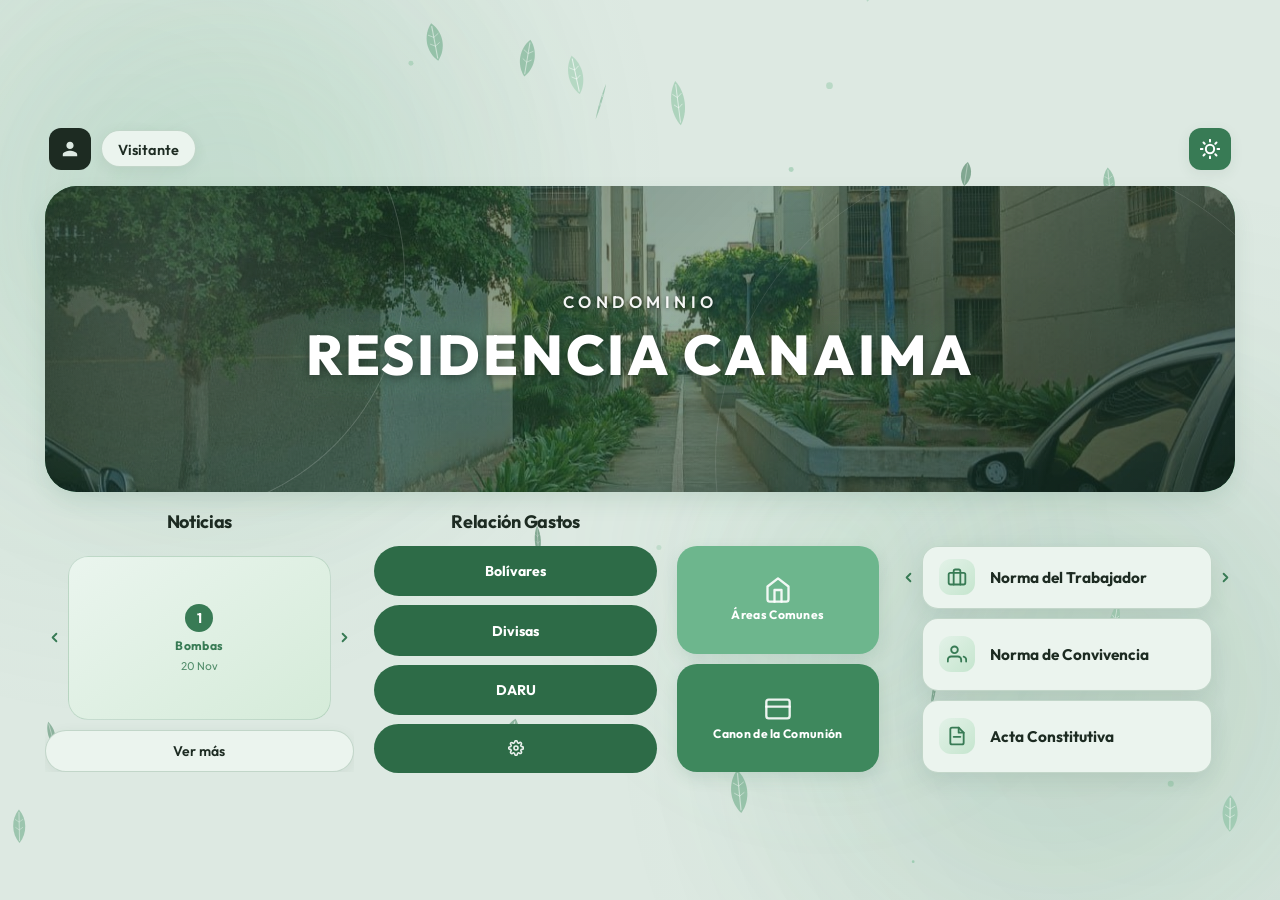
==== commit 9a270d1a: "Interfaz movil" ====
--- a/index.html
+++ b/index.html
@@ -223,7 +223,7 @@
                             </article>
 
                             <!-- Card 1B: Cronograma Limpieza -->
-                            <article class="character-card" id="btnCronogramaLimpieza">
+                            <a href="Cronograma/index.html" class="character-card doc-link-card" id="btnCronogramaLimpieza">
                                 <div class="char-thumb placeholder-thumb">
                                     <svg viewBox="0 0 24 24" width="20" height="20" fill="none" stroke="currentColor" stroke-width="2.2" stroke-linecap="round" stroke-linejoin="round">
                                         <rect x="3" y="4" width="18" height="18" rx="2" ry="2"></rect>
@@ -236,7 +236,7 @@
                                 <div class="char-info">
                                     <h3 class="char-name">Cronograma Limpieza</h3>
                                 </div>
-                            </article>
+                            </a>
                         </div>
                     </div>
 
--- a/menu/style.css
+++ b/menu/style.css
@@ -66,10 +66,16 @@
     -webkit-font-smoothing: antialiased;
 }
 
+html {
+    width: 100%;
+    overflow-x: hidden;
+}
+
 body {
     background-color: var(--bg-page);
     color: var(--text-primary);
     font-family: var(--font-body);
+    width: 100%;
     min-height: 100vh;
     display: flex;
     justify-content: center;
@@ -743,6 +749,8 @@
     display: flex;
     flex-direction: column;
     height: 100%;
+    min-width: 0;
+    max-width: 100%;
 }
 
 .section-header {
@@ -785,6 +793,7 @@
     align-items: center;
     gap: 4px;
     width: 100%;
+    max-width: 100%;
     min-width: 0;
     flex: 1 1 auto;
 }
@@ -828,6 +837,7 @@
     display: flex;
     gap: 8px;
     width: 100%;
+    min-width: 0;
     height: 100%;
     align-items: stretch;
     transition: transform 0.85s cubic-bezier(0.22, 1, 0.36, 1);
@@ -1138,6 +1148,8 @@
     display: flex;
     align-items: center;
     text-align: left;
+    min-width: 0;
+    flex: 1;
 }
 
 .char-name {
@@ -1147,6 +1159,7 @@
     color: var(--text-primary);
     line-height: 1.25;
     text-align: left;
+    overflow-wrap: break-word;
 }
 
 /* ==========================================================================
@@ -1473,6 +1486,10 @@
    6. Responsive Layout
    ========================================================================== */
 @media (max-width: 960px) {
+    body {
+        align-items: flex-start;
+    }
+
     .app-container {
         min-height: auto;
         height: auto;
@@ -1546,6 +1563,7 @@
     }
 
     .app-container {
+        max-width: 100%;
         gap: clamp(24px, 3.8vh, 34px);
     }
 
@@ -1553,7 +1571,7 @@
     .top-nav {
         position: relative;
         flex-wrap: wrap;
-        gap: 16px;
+        gap: 10px;
         padding-bottom: clamp(20px, 3.2vh, 30px);
     }
 
@@ -1568,11 +1586,22 @@
         min-height: 180px;
     }
 
+    .hero-center-content {
+        max-width: 100%;
+    }
+
+    .intro-content {
+        max-width: calc(100vw - 24px);
+        padding: 0 16px;
+    }
+
     .hero-main-title,
     .intro-title {
-        font-size: clamp(28px, 7vw, 36px);
-        letter-spacing: clamp(1.5px, 0.4vw, 2.5px);
+        font-size: clamp(24px, 7vw, 36px);
+        letter-spacing: clamp(1.2px, 0.35vw, 2.2px);
         line-height: 1.15;
+        max-width: 100%;
+        overflow-wrap: break-word;
     }
 
     .hero-eyebrow,
